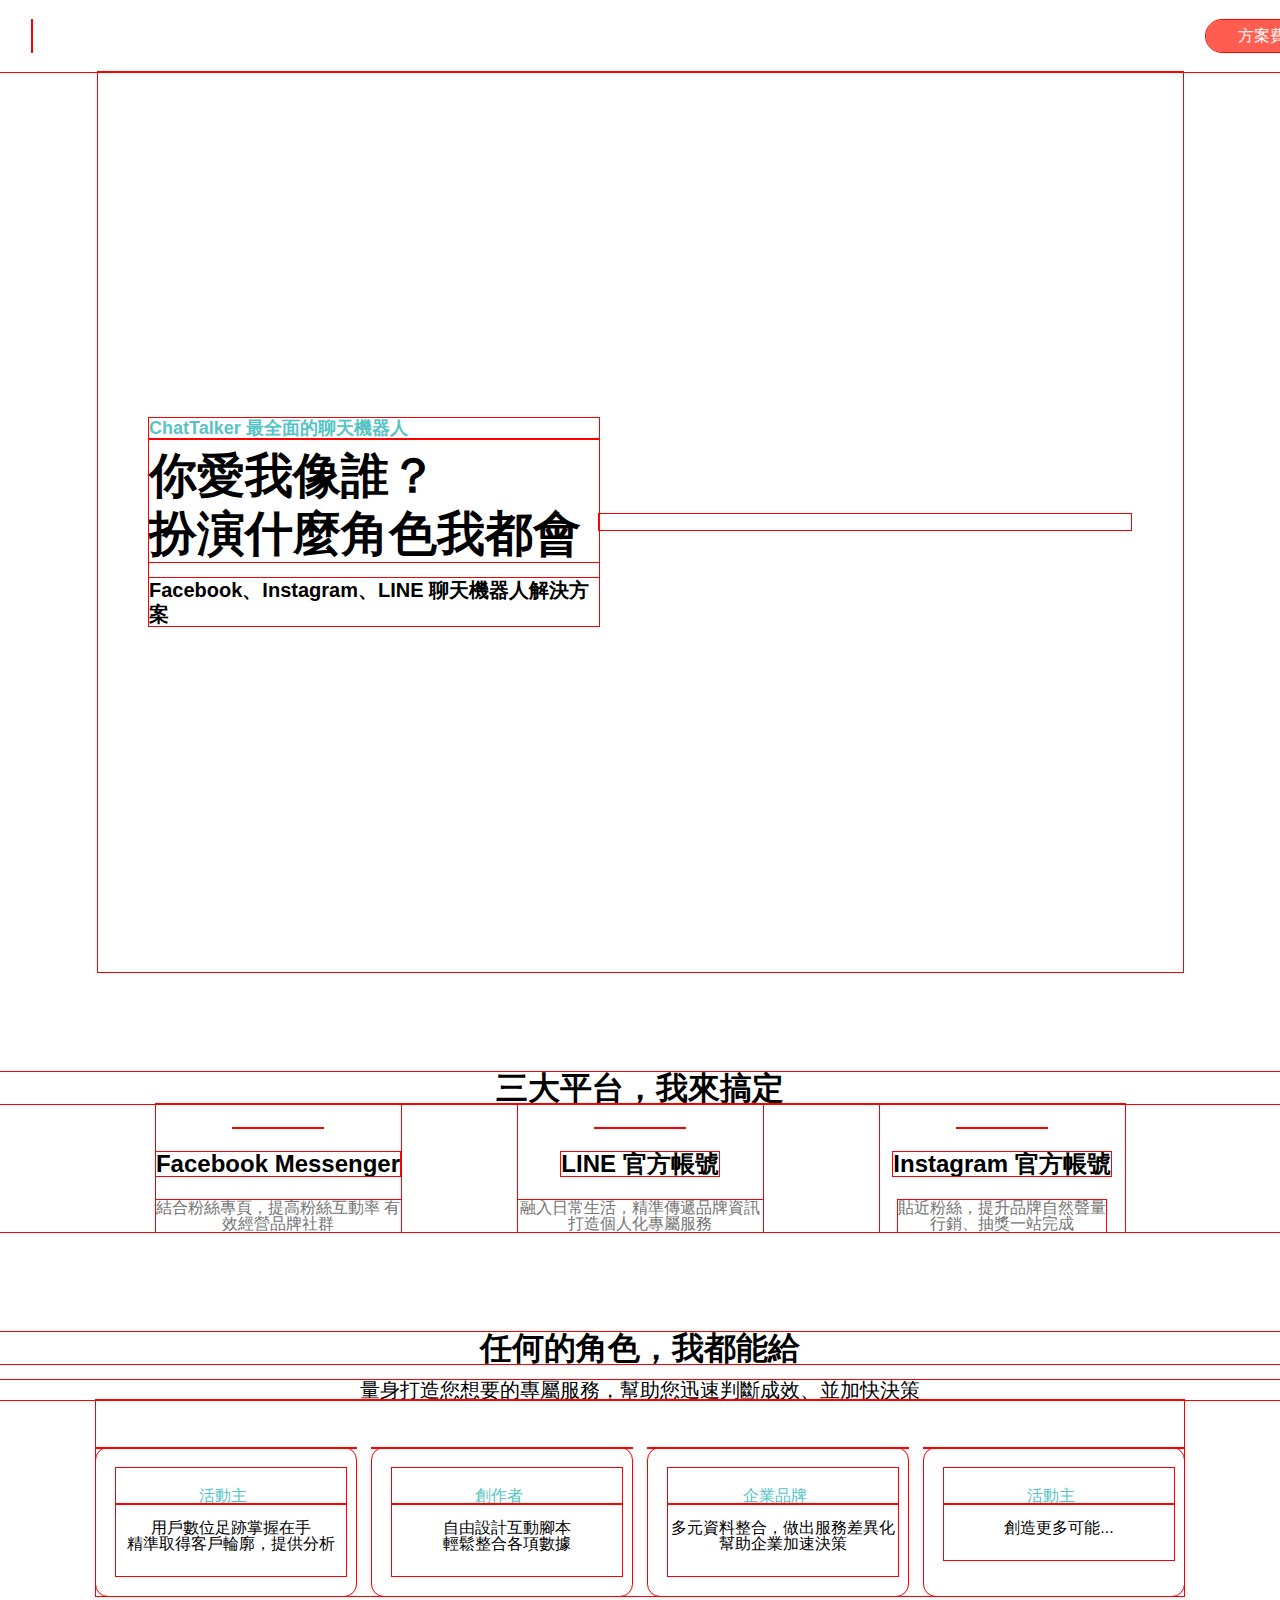
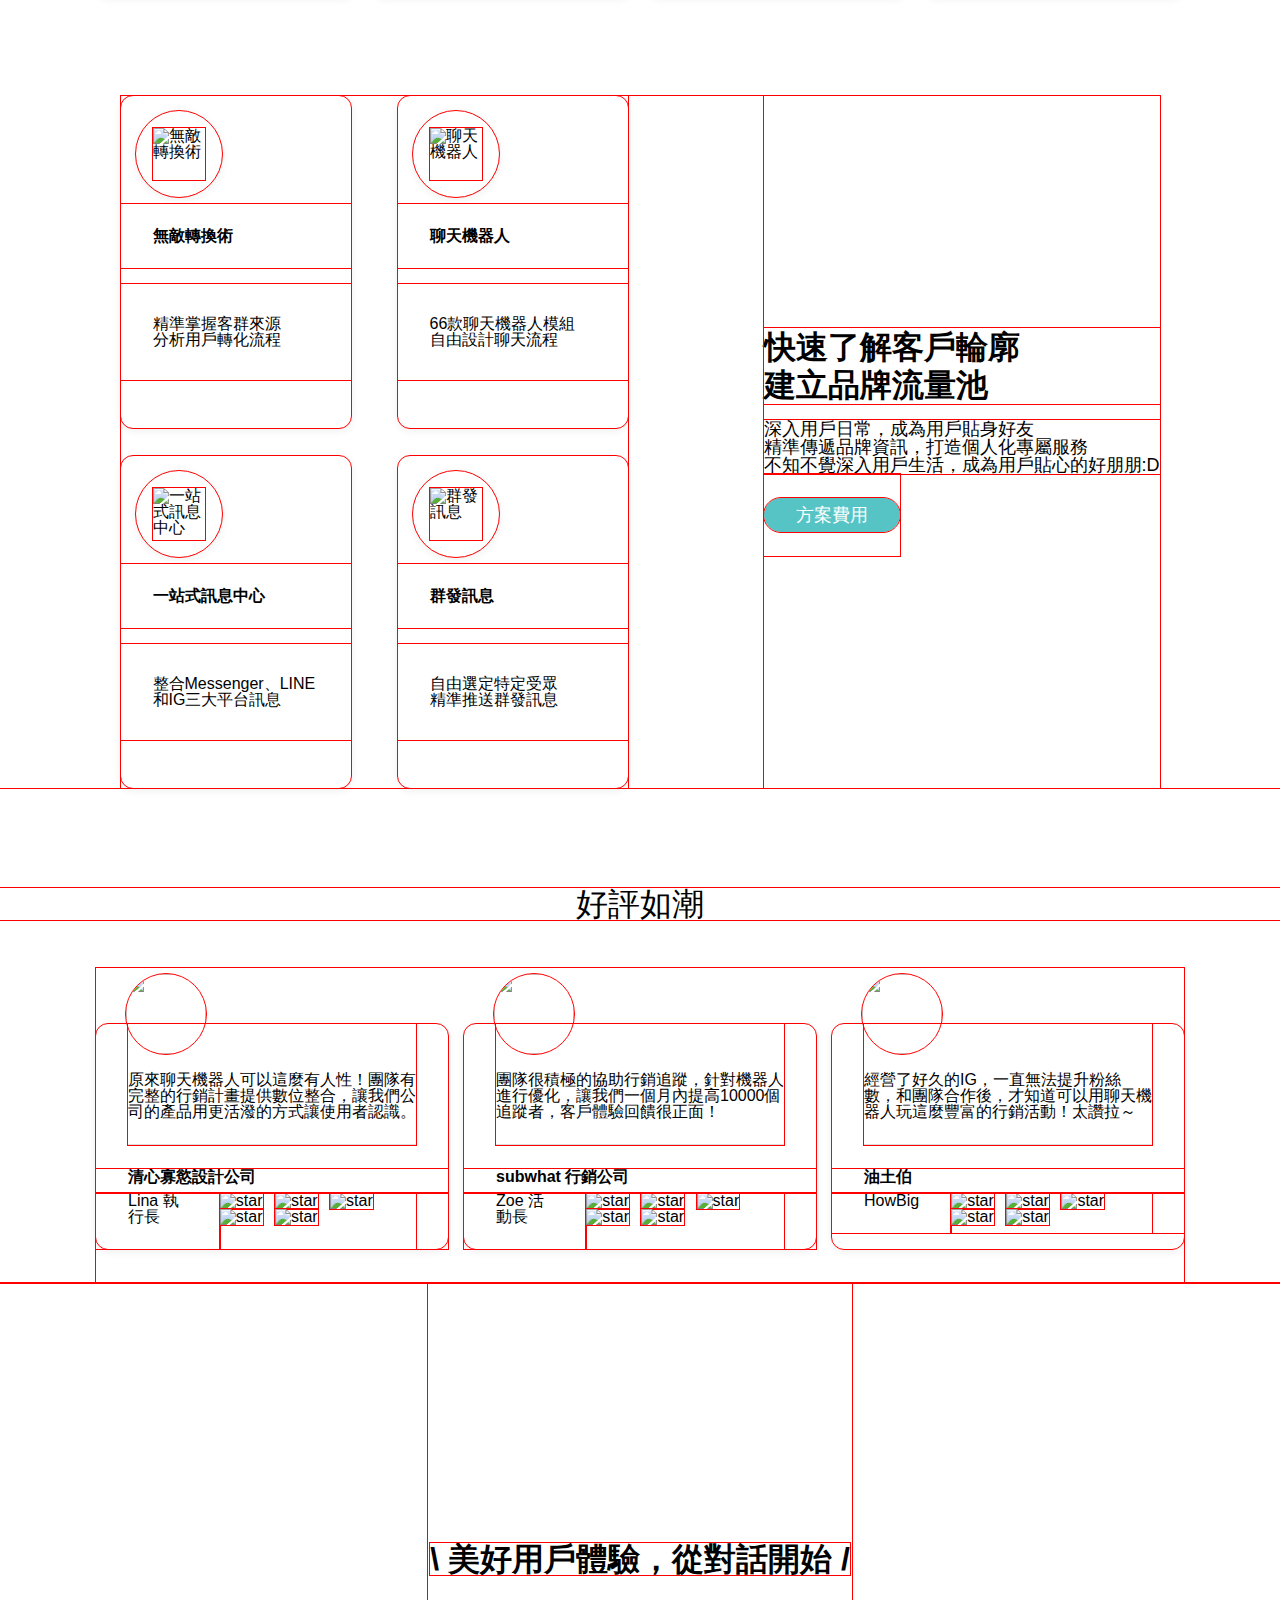
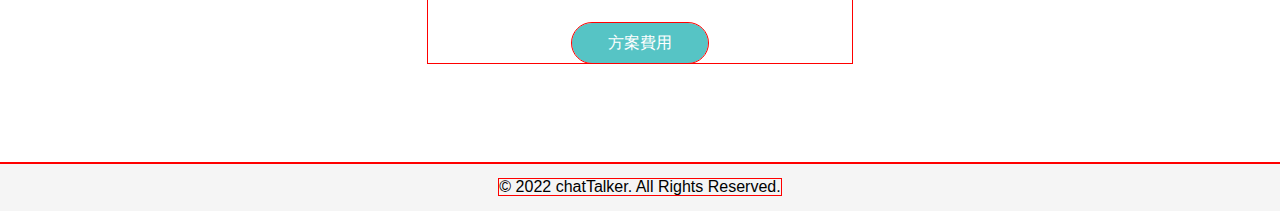
==== index.html @ 06b5e0d9 "lv1_v1.0" ====
<!DOCTYPE html>
<html lang="en">
<head>
    <meta charset="UTF-8">
    <meta http-equiv="X-UA-Compatible" content="IE=edge">
    <meta name="viewport" content="width=device-width, initial-scale=1.0">
    <title>切板二作業</title>
    <link rel="stylesheet" href="./SCSS/index.css">
</head>
<body>
    
    <div class="page1">
    <!-- 開頭 -->
<div class="header d-flex">
    <a href="#"><img src="https://github.com/hexschool/webLayoutTraining1st/blob/master/chatTalker_images/logo.png?raw=true" alt="">
</a>  <a  href="" class="a tac d-flex fs-sm">方案費用</a>
</div>

<!-- 你愛我像誰？ -->
<div class="banner d-flex">
    
<div class="banner-l d-flex ">
    <p class="color-bl fs-18 lh1-5 fw-bold">ChatTalker 最全面的聊天機器人</p>
    <h3 class="fs-lg-m lh1-5 fw-bold mb16 pad-top-8">你愛我像誰？<br> 扮演什麼角色我都會</h3>
    <p class="fs-20 lh1-5 fw-bold">Facebook、Instagram、LINE 聊天機器人解決方案</p>
</div>
<div class="banner-r">
    <img
        src="https://raw.githubusercontent.com/hexschool/webLayoutTraining1st/f70f00178a7f0baa31e9c01634303d8562cfe93a/chatTalker_images/home.svg"
        alt=""></div>
</div>



    <h1 class="textbg tac fs-lg fw-bold">三大平台，我來搞定</h1>
   
   
    <div class="item d-flex">

<!-- FB -->
 <div class="card tac d-flex">
    <img
        class="card-img d-flex mb24 mt24"
        src="https://raw.githubusercontent.com/hexschool/webLayoutTraining1st/f70f00178a7f0baa31e9c01634303d8562cfe93a/chatTalker_images/messenger.svg"
        alt="">
        <h2 class="fw-bold mb24 fs-md">Facebook Messenger</h2>
        <p class="color-gray fs-sm ">結合粉絲專頁，提高粉絲互動率 有效經營品牌社群</p>
    </div>
<!-- LINE -->
    <div class="card tac d-flex">
        <img
            class="card-img d-flex mb24 mt24"
            src="https://raw.githubusercontent.com/hexschool/webLayoutTraining1st/f70f00178a7f0baa31e9c01634303d8562cfe93a/chatTalker_images/line.svg"
            alt="">
            <h2 class="fw-bold mb24 fs-md">LINE 官方帳號</h2>
            <p class="color-gray fs-sm ">融入日常生活，精準傳遞品牌資訊 打造個人化專屬服務</p>
        </div>

<!-- Instagram -->
        <div class="card tac d-flex">
            <img
                class="card-img d-flex mb24 mt24"
                src="https://raw.githubusercontent.com/hexschool/webLayoutTraining1st/f70f00178a7f0baa31e9c01634303d8562cfe93a/chatTalker_images/instagram.svg"
                alt="">
                <h2 class="fw-bold mb24 fs-md">Instagram 官方帳號</h2>
                <p class="color-gray fs-sm ">貼近粉絲，提升品牌自然聲量
                    <br>行銷、抽獎一站完成</p>
            </div>

          
    </div>

</div>

<div class="page2">
    <h2 class="textbg tac fs-lg fw-bold">任何的角色，我都能給</h2>
    <br>
        <h3 class=" tac fs-20">量身打造您想要的專屬服務，幫助您迅速判斷成效、並加快決策</h3>

        <div class="listbox d-flex ">
            <!-- 第一個listbox-->
            <div class="listbox-sm d-flex fs-sm radius boxshadow-usual">
                <img
                    class="border-left-radi border-right-radi"
                    src="https://raw.githubusercontent.com/hexschool/webLayoutTraining1st/f70f00178a7f0baa31e9c01634303d8562cfe93a/chatTalker_images/ch01.svg"
                    alt="">
                    <div class="listtext d-flex tac  ">
                        <h4 class="color-bl">活動主</h4>
                        <p class="">用戶數位足跡掌握在手
                            <br>
                                精準取得客戶輪廓，提供分析</p>
                        </div>
                    </div>
                    <!-- 第二個listbox-->

                    <div class="listbox-sm d-flex fs-sm radius boxshadow-usual">
                        <img
                            class="border-left-radi border-right-radi"
                            src="https://raw.githubusercontent.com/hexschool/webLayoutTraining1st/f70f00178a7f0baa31e9c01634303d8562cfe93a/chatTalker_images/ch02.svg"
                            alt="">
                            <div class="listtext d-flex   ">
                                <h4 class="color-bl tac">創作者</h4>
                                <p class="tac">自由設計互動腳本
                                    <br>
                                        輕鬆整合各項數據</p>
                                </div>
                            </div>
                            <!-- 第三個listbox-->
                            <div class="listbox-sm d-flex fs-sm  radius boxshadow-usual">
                                <img
                                    class="border-left-radi border-right-radi"
                                    src="https://raw.githubusercontent.com/hexschool/webLayoutTraining1st/f70f00178a7f0baa31e9c01634303d8562cfe93a/chatTalker_images/ch01.svg"
                                    alt="">
                                    <div class="listtext d-flex tac  ">
                                        <h4 class="color-bl">企業品牌</h4>
                                        <p class="">多元資料整合，做出服務差異化
                                            <br>
                                                幫助企業加速決策</p>
                                        </div>
                                    </div>
                                    <!-- 第四個listbox-->
                                    <div class="listbox-sm d-flex fs-sm  radius boxshadow-usual">
                                        <img
                                            class="border-left-radi border-right-radi"
                                            src="https://raw.githubusercontent.com/hexschool/webLayoutTraining1st/f70f00178a7f0baa31e9c01634303d8562cfe93a/chatTalker_images/ch01.svg"
                                            alt="">
                                            <div class="listtext d-flex tac  ">
                                                <h4 class="color-bl ">活動主</h4>
                                                <p >創造更多可能...
                                                </p>
                                            </div>
                                        </div>
                                    </div>


    <div class="listrobot d-flex">
      <div class="listrobot-l d-flex">

   <!-- 機器人1 -->

    <div class="listrobot-l-item d-flex  radius mr47 mb28" >
         <div class="list-circle boxshadow"></div>
        <img
            src="https://raw.githubusercontent.com/hexschool/webLayoutTraining1st/f70f00178a7f0baa31e9c01634303d8562cfe93a/chatTalker_images/icon01.svg"
            alt="無敵轉換術">
            <h4 class="mt24 mb16 fw-bold">無敵轉換術</h4>
            <p>精準掌握客群來源
                <br>分析用戶轉化流程</p>
        </div>

   <!-- 機器人2 -->

        <div class="listrobot-l-item d-flex  radius mb28" >
        <div class="list-circle boxshadow"></div>
            <img
                src="https://raw.githubusercontent.com/hexschool/webLayoutTraining1st/f70f00178a7f0baa31e9c01634303d8562cfe93a/chatTalker_images/icon02.svg"
                alt="聊天機器人">
            
                <h4 class="mt24 mb16 fw-bold">聊天機器人</h4>
                <p>66款聊天機器人模組
                    <br> 自由設計聊天流程</p>
            </div>
   <!-- 機器人3 -->

            <div class="listrobot-l-item d-flex radius mr47" >
             <div class="list-circle boxshadow"></div>
                <img
                    src="https://raw.githubusercontent.com/hexschool/webLayoutTraining1st/f70f00178a7f0baa31e9c01634303d8562cfe93a/chatTalker_images/icon03.svg"
                    alt="一站式訊息中心">
                    <h4 class="mt24 mb16 fw-bold">一站式訊息中心</h4>
                    <p>整合Messenger、LINE和IG三大平台訊息
                       </p>
                </div>

   <!-- 機器人4 -->

                <div class="listrobot-l-item d-flex  radius ">
                    <div class="list-circle boxshadow"></div>
                     <img
                        src="https://raw.githubusercontent.com/hexschool/webLayoutTraining1st/f70f00178a7f0baa31e9c01634303d8562cfe93a/chatTalker_images/icon04.svg"
                        alt="群發訊息">
                        <h4 class=" mt24 mt24 mb16 fw-bold">群發訊息</h4>
                        <p>自由選定特定受眾 
                            <br>精準推送群發訊息</p>
                    </div>
                    
</div>

<!-- 機器人右邊 -->
<div class="listrobot-r d-flex">
    <h3 class="lh1-5 fw-bold fs-lg mb16">快速了解客戶輪廓
        <br>
            建立品牌流量池</h3>

        <p class="fs-18">深入用戶日常，成為用戶貼身好友
            <br>
                精準傳遞品牌資訊，打造個人化專屬服務
                <br>
                    不知不覺深入用戶生活，成為用戶貼心的好朋朋:D</p>
                    <div class="listrobotbtn">
                <a href="" class="tac d-flex fs-18 ">方案費用</a>
            </div></div>
   
    </div>
</div>
<div class="page3">
    <h3 class="fs-lg tac mb48">好評如潮</h3>
  
    


    <div class="mantalk d-flex">

        <!-- 評論1 -->
        <div class="mantalktext fs-sm radius  mr16 ">
            <img class="manimg imgwh80 circle" src="https://github.com/hexschool/webLayoutTraining1st/blob/master/chatTalker_images/user01.jpg?raw=true" alt="">
            <div class="text-md d-flex">
            <p  class="text-t">原來聊天機器人可以這麼有人性！團隊有完整的行銷計畫提供數位整合，讓我們公司的產品用更活潑的方式讓使用者認識。</p>
        </div>
        <h3 class="mt24 fw-bold">清心寡慾設計公司</h3>
        <div class="manstar d-flex"><h2>Lina 執行長</h2>
        <div class="star">
        <img class="mr8" src="https://raw.githubusercontent.com/hexschool/webLayoutTraining1st/f70f00178a7f0baa31e9c01634303d8562cfe93a/chatTalker_images/icon_star.svg" alt="star">
        <img class="mr8" src="https://raw.githubusercontent.com/hexschool/webLayoutTraining1st/f70f00178a7f0baa31e9c01634303d8562cfe93a/chatTalker_images/icon_star.svg" alt="star">
        <img class="mr8" src="https://raw.githubusercontent.com/hexschool/webLayoutTraining1st/f70f00178a7f0baa31e9c01634303d8562cfe93a/chatTalker_images/icon_star.svg" alt="star">
        <img class="mr8" src="https://raw.githubusercontent.com/hexschool/webLayoutTraining1st/f70f00178a7f0baa31e9c01634303d8562cfe93a/chatTalker_images/icon_star.svg" alt="star">
        <img class="mr8" src="https://raw.githubusercontent.com/hexschool/webLayoutTraining1st/f70f00178a7f0baa31e9c01634303d8562cfe93a/chatTalker_images/icon_star.svg" alt="star"></div>
        </div>
        </div>
        
        <!-- 評論2 -->
        <div class="mantalktext q1 fs-sm radius  mr16">
            <img class="manimg imgwh80 circle" src="https://github.com/hexschool/webLayoutTraining1st/blob/master/chatTalker_images/user02.jpg?raw=true" alt="">
        <div class="text-md d-flex">
            <p class="text-t">團隊很積極的協助行銷追蹤，針對機器人進行優化，讓我們一個月內提高10000個追蹤者，客戶體驗回饋很正面！</p>
        </div>
        <h3 class="mt24 fw-bold">subwhat 行銷公司</h3>
        <div class="manstar d-flex"><h2>Zoe 活動長</h2>
        <div class="star">
        <img class="mr8" src="https://raw.githubusercontent.com/hexschool/webLayoutTraining1st/f70f00178a7f0baa31e9c01634303d8562cfe93a/chatTalker_images/icon_star.svg" alt="star">
        <img class="mr8" src="https://raw.githubusercontent.com/hexschool/webLayoutTraining1st/f70f00178a7f0baa31e9c01634303d8562cfe93a/chatTalker_images/icon_star.svg" alt="star">
        <img class="mr8" src="https://raw.githubusercontent.com/hexschool/webLayoutTraining1st/f70f00178a7f0baa31e9c01634303d8562cfe93a/chatTalker_images/icon_star.svg" alt="star">
        <img class="mr8" src="https://raw.githubusercontent.com/hexschool/webLayoutTraining1st/f70f00178a7f0baa31e9c01634303d8562cfe93a/chatTalker_images/icon_star.svg" alt="star">
        <img class="mr8" src="https://raw.githubusercontent.com/hexschool/webLayoutTraining1st/f70f00178a7f0baa31e9c01634303d8562cfe93a/chatTalker_images/icon_star.svg" alt="star"></div>
        </div>
        </div>
        
        
        <!-- 評論3 -->
        <div class="mantalktext q1 fs-sm radius ">
            <img class="manimg imgwh80 circle" src="https://github.com/hexschool/webLayoutTraining1st/blob/master/chatTalker_images/user03.jpg?raw=true" alt="">
            <div class="text-md d-flex">
            <p  class="text-t">經營了好久的IG，一直無法提升粉絲數，和團隊合作後，才知道可以用聊天機器人玩這麼豐富的行銷活動！太讚拉～</p>
        </div>
        <h3 class="mt24 fw-bold">油土伯</h3>
        <div class="manstar d-flex"><h2>HowBig</h2>
        <div class="star">
        <img class="mr8" src="https://raw.githubusercontent.com/hexschool/webLayoutTraining1st/f70f00178a7f0baa31e9c01634303d8562cfe93a/chatTalker_images/icon_star.svg" alt="star">
        <img class="mr8" src="https://raw.githubusercontent.com/hexschool/webLayoutTraining1st/f70f00178a7f0baa31e9c01634303d8562cfe93a/chatTalker_images/icon_star.svg" alt="star">
        <img class="mr8" src="https://raw.githubusercontent.com/hexschool/webLayoutTraining1st/f70f00178a7f0baa31e9c01634303d8562cfe93a/chatTalker_images/icon_star.svg" alt="star">
        <img class="mr8" src="https://raw.githubusercontent.com/hexschool/webLayoutTraining1st/f70f00178a7f0baa31e9c01634303d8562cfe93a/chatTalker_images/icon_star.svg" alt="star">
        <img class="mr8"src="https://raw.githubusercontent.com/hexschool/webLayoutTraining1st/f70f00178a7f0baa31e9c01634303d8562cfe93a/chatTalker_images/icon_star.svg" alt="star"></div>
        </div>
        </div>
        
        
        </div>

    </div>

<!-- 方案費用 -->

<div class="price d-flex ">
    <div class="price-btn d-flex ">
        <p class="tac  fs-lg fw-bold">\ 美好用戶體驗，從對話開始 /</p>
        <a href="#" class="tac d-flex fs-sm">方案費用</a>
        
    </div>
</div>
<!-- 結尾 -->
<div class="footer d-flex fs-sm">


    <p>© 2022 chatTalker. All Rights Reserved.</p>
</div>
</body>
</html>
---- SCSS/index.css ----
/* http://meyerweb.com/eric/tools/css/reset/ 
   v2.0 | 20110126
   License: none (public domain)
*/
html, body, div, span, applet, object, iframe,
h1, h2, h3, h4, h5, h6, p, blockquote, pre,
a, abbr, acronym, address, big, cite, code,
del, dfn, em, img, ins, kbd, q, s, samp,
small, strike, strong, sub, sup, tt, var,
b, u, i, center,
dl, dt, dd, ol, ul, li,
fieldset, form, label, legend,
table, caption, tbody, tfoot, thead, tr, th, td,
article, aside, canvas, details, embed,
figure, figcaption, footer, header, hgroup,
menu, nav, output, ruby, section, summary,
time, mark, audio, video {
  margin: 0;
  padding: 0;
  border: 0;
  font-size: 100%;
  font: inherit;
  vertical-align: baseline;
}

/* HTML5 display-role reset for older browsers */
article, aside, details, figcaption, figure,
footer, header, hgroup, menu, nav, section {
  display: block;
}

body {
  line-height: 1;
}

ol, ul {
  list-style: none;
}

blockquote, q {
  quotes: none;
}

blockquote:before, blockquote:after,
q:before, q:after {
  content: '';
  content: none;
}

table {
  border-collapse: collapse;
  border-spacing: 0;
}

sub {
  vertical-align: sub;
}

.fs-sm {
  font-size: 16px;
}

.fs-18 {
  font-size: 18px;
}

.fs-20 {
  font-size: 20px;
}

.fs-md {
  font-size: 24px;
}

.fs-lg {
  font-size: 32px;
}

.fs-lg-m {
  font-size: 48px;
}

.fw-bold {
  font-weight: bold;
}

.color-bl {
  color: #56C4C5;
}

.tac {
  text-align: center;
}

.d-flex {
  display: -webkit-box;
  display: -ms-flexbox;
  display: flex;
}

.mb50 {
  margin-bottom: 50px;
}

.mb24 {
  margin-bottom: 24px;
}

.mb48 {
  margin-bottom: 48px;
}

.mb16 {
  margin-bottom: 16px;
}

.mt24 {
  margin-top: 24px;
}

.mr47 {
  margin-right: 47px;
}

.mr8 {
  margin-right: 8px;
}

.mb28 {
  margin-bottom: 28px;
}

.mr16 {
  margin-right: 16px;
}

.m-lr24 {
  margin: 24px 0;
}

.color-gray {
  color: #747474;
}

.pad-lr24 {
  padding: 0 24px;
}

.pad-20 {
  padding: 20px;
}

.pad-top-8 {
  padding-top: 8px;
}

.pad-16 {
  padding: 16px;
}

.pad-24 {
  padding: 24px;
}

.pad-32 {
  padding: 32px;
}

.pad-10 {
  padding: 10px;
}

.lh1-5 {
  line-height: 1.2;
}

.radius {
  border-radius: 12px;
}

.boxshadow {
  -webkit-box-shadow: 2px 3px 2px #a8a8a8;
          box-shadow: 2px 3px 2px #a8a8a8;
}

.boxshadow-usual {
  -webkit-box-shadow: 0px 2px 10px #00000014;
          box-shadow: 0px 2px 10px #00000014;
}

.border-left-radi {
  border-top-left-radius: 12px;
}

.border-right-radi {
  border-top-right-radius: 12px;
}

.imgwh80 {
  width: 80px;
  height: 80px;
}

.circle {
  border-radius: 50px;
}

.page1 {
  background-image: url(https://raw.githubusercontent.com/hexschool/webLayoutTraining1st/f70f00178a7f0baa31e9c01634303d8562cfe93a/chatTalker_images/bg_home_sm.svg), url(https://raw.githubusercontent.com/hexschool/webLayoutTraining1st/f70f00178a7f0baa31e9c01634303d8562cfe93a/chatTalker_images/ball01.svg);
  background-position: 50% 400px,-20% 65%;
  background-size: 334px,135px;
  background-repeat: no-repeat;
}

@media (min-width: 576px) {
  .page1 {
    background: url(https://raw.githubusercontent.com/hexschool/webLayoutTraining1st/f70f00178a7f0baa31e9c01634303d8562cfe93a/chatTalker_images/bg_home.svg), url(https://raw.githubusercontent.com/hexschool/webLayoutTraining1st/f70f00178a7f0baa31e9c01634303d8562cfe93a/chatTalker_images/ball01.svg);
    background-repeat: no-repeat;
    background-position: right top,-20% 70%;
    background-size: 816px,360px;
    position: relative;
  }
}

.page2 {
  background: url(https://raw.githubusercontent.com/hexschool/webLayoutTraining1st/f70f00178a7f0baa31e9c01634303d8562cfe93a/chatTalker_images/ball02.svg);
  background-repeat: no-repeat;
  background-position: 110% 35%;
  background-size: 360px;
}

@media (max-width: 768px) {
  .page2 {
    background: url(https://raw.githubusercontent.com/hexschool/webLayoutTraining1st/f70f00178a7f0baa31e9c01634303d8562cfe93a/chatTalker_images/ball02.svg);
    background-repeat: no-repeat;
    background-position: 110% 55%;
    background-size: 135px;
  }
  .page2 h2 {
    font-size: 28px;
  }
  .page2 h3 {
    font-size: 18px;
    padding: 0 20px;
  }
}

.page3 {
  background: url(https://raw.githubusercontent.com/hexschool/webLayoutTraining1st/f70f00178a7f0baa31e9c01634303d8562cfe93a/chatTalker_images/ball03.svg);
  background-repeat: no-repeat;
  background-position: 10% 15%;
  background-size: 150px;
}

html {
  font-family: 'Wendy One', sans-serif;
}

*,
::after,
::before {
  -webkit-box-sizing: border-box;
          box-sizing: border-box;
}

* {
  outline: 0.5px solid red;
}

.header {
  width: 1366px;
  margin: 0 auto;
  -webkit-box-pack: justify;
      -ms-flex-pack: justify;
          justify-content: space-between;
  padding: 20px 32px;
}

.header img {
  width: 50%;
}

.header .a {
  -webkit-box-pack: center;
      -ms-flex-pack: center;
          justify-content: center;
  -webkit-box-align: center;
      -ms-flex-align: center;
          align-items: center;
  background: #FF5D50;
  color: white;
  padding: 8px 32px;
  border-radius: 22px;
  text-decoration: none;
}

@media (max-width: 768px) {
  .header {
    border-bottom: 2px solid #FFD153;
    width: 100%;
  }
  .header img {
    width: 160px;
  }
}

.banner {
  margin: 0 auto;
  width: 1085px;
  -webkit-box-pack: center;
      -ms-flex-pack: center;
          justify-content: center;
  -webkit-box-align: center;
      -ms-flex-align: center;
          align-items: center;
  height: 100vh;
}

@media (max-width: 768px) {
  .banner {
    width: 50%;
    -webkit-box-orient: vertical;
    -webkit-box-direction: normal;
        -ms-flex-direction: column;
            flex-direction: column;
    padding-top: 32px 20px 0 20px;
    margin-bottom: 32px;
  }
  .banner .banner-l {
    padding-top: 20px;
  }
  .banner .banner-l h3 {
    font-size: 32px;
    font-weight: 1000;
  }
  .banner .banner-r {
    width: 80vw;
    height: 80vh;
  }
}

.banner-l {
  -webkit-box-orient: vertical;
  -webkit-box-direction: normal;
      -ms-flex-direction: column;
          flex-direction: column;
  width: 450px;
}

.banner-r {
  width: 532px;
}

.textbg {
  display: block;
  margin-top: 100px;
}

.card-img {
  width: 90px;
}

.item {
  width: 969px;
  margin: 0 auto;
  -webkit-box-pack: justify;
      -ms-flex-pack: justify;
          justify-content: space-between;
}

@media (max-width: 768px) {
  .item {
    -ms-flex-wrap: wrap;
        flex-wrap: wrap;
    width: 100%;
    -webkit-box-pack: center;
        -ms-flex-pack: center;
            justify-content: center;
    -webkit-box-align: center;
        -ms-flex-align: center;
            align-items: center;
    padding-left: 74px;
  }
  .item h2 {
    font-size: 18px;
  }
}

.item .card {
  width: 245px;
  -webkit-box-orient: vertical;
  -webkit-box-direction: normal;
      -ms-flex-direction: column;
          flex-direction: column;
  -webkit-box-pack: center;
      -ms-flex-pack: center;
          justify-content: center;
  -webkit-box-align: center;
      -ms-flex-align: center;
          align-items: center;
}

.listbox {
  max-width: 1088px;
  margin: 0 auto;
}

@media (max-width: 768px) {
  .listbox {
    -ms-flex-wrap: wrap;
        flex-wrap: wrap;
    -webkit-box-pack: center;
        -ms-flex-pack: center;
            justify-content: center;
    -webkit-box-align: center;
        -ms-flex-align: center;
            align-items: center;
  }
}

.listbox-sm {
  margin-right: 16px;
  margin-top: 48px;
  width: 260px;
  -webkit-box-orient: vertical;
  -webkit-box-direction: normal;
      -ms-flex-direction: column;
          flex-direction: column;
  background: white;
}

.listbox-sm .listtext {
  width: 230px;
  -webkit-box-orient: vertical;
  -webkit-box-direction: normal;
      -ms-flex-direction: column;
          flex-direction: column;
  margin: 20px;
  -webkit-box-pack: center;
      -ms-flex-pack: center;
          justify-content: center;
  -ms-flex-line-pack: center;
      align-content: center;
}

.listbox-sm .listtext h4 {
  padding: 20px 16px 0 0;
}

.listbox-sm .listtext p {
  padding: 16px 0 24px;
}

.listrobot {
  width: 1039px;
  margin: 100px auto;
}

.listrobot .listrobot-l {
  -ms-flex-wrap: wrap;
      flex-wrap: wrap;
  width: 507px;
}

@media (max-width: 756px) {
  .listrobot {
    -ms-flex-wrap: wrap;
        flex-wrap: wrap;
    width: 335px;
    -webkit-box-pack: center;
        -ms-flex-pack: center;
            justify-content: center;
    display: -webkit-box;
    display: -ms-flexbox;
    display: flex;
    -webkit-box-orient: vertical;
    -webkit-box-direction: reverse;
        -ms-flex-direction: column-reverse;
            flex-direction: column-reverse;
  }
  .listrobot .listrobot-l {
    width: 335px;
    -webkit-box-align: center;
        -ms-flex-align: center;
            align-items: center;
    margin: 0 53px;
  }
}

.listrobot-l-item {
  -webkit-box-orient: vertical;
  -webkit-box-direction: normal;
      -ms-flex-direction: column;
          flex-direction: column;
  -webkit-box-pack: center;
      -ms-flex-pack: center;
          justify-content: center;
  width: 230px;
  position: relative;
  -webkit-box-shadow: 0 2px 10px #00000014;
          box-shadow: 0 2px 10px #00000014;
}

.listrobot-l-item img {
  width: 52px;
  height: 52px;
  margin-top: 32px;
  margin-left: 32px;
}

.listrobot-l-item p {
  margin-bottom: 48px;
  padding: 32px;
}

.listrobot-l-item h4 {
  padding: 24px 32px;
}

.listrobot-l-item .list-circle {
  width: 86px;
  height: 86px;
  border-radius: 50px;
  position: absolute;
  top: 15px;
  left: 15px;
  background-size: 86px;
  z-index: -1;
  -webkit-box-shadow: 0 2px 10px #00000014;
          box-shadow: 0 2px 10px #00000014;
}

@media (max-width: 756px) {
  .listrobot-l-item {
    margin: 24px 15px;
  }
}

.listrobot-r {
  -webkit-box-pack: center;
      -ms-flex-pack: center;
          justify-content: center;
  -ms-flex-line-pack: center;
      align-content: center;
  -webkit-box-orient: vertical;
  -webkit-box-direction: normal;
      -ms-flex-direction: column;
          flex-direction: column;
  margin-left: 136px;
}

.listrobot-r a {
  -webkit-box-pack: center;
      -ms-flex-pack: center;
          justify-content: center;
  -webkit-box-align: center;
      -ms-flex-align: center;
          align-items: center;
  background: #56C4C5;
  color: white;
  padding: 8px 32px;
  border-radius: 22px;
  text-decoration: none;
}

.listrobot-r .listrobotbtn {
  width: 136px;
  padding: 24px 0;
}

@media (max-width: 756px) {
  .listrobot-r {
    width: 335px;
    -webkit-box-pack: center;
        -ms-flex-pack: center;
            justify-content: center;
    -webkit-box-align: center;
        -ms-flex-align: center;
            align-items: center;
    padding: 10px;
    margin-left: 0;
  }
  .listrobot-r h3 {
    font-size: 28px;
  }
  .listrobot-r p {
    font-size: 16px;
    text-align: center;
  }
}

.mantalk {
  width: 1088px;
  margin: 0 auto;
}

@media (max-width: 756px) {
  .mantalk {
    -ms-flex-wrap: wrap;
        flex-wrap: wrap;
    width: 100%;
    -webkit-box-pack: center;
        -ms-flex-pack: center;
            justify-content: center;
  }
  .mantalk .q1 {
    display: none;
  }
}

.mantalktext {
  width: 352px;
  position: relative;
  margin-top: 56px;
  margin-bottom: 34px;
  -webkit-box-shadow: 0 2px 10px #00000014;
          box-shadow: 0 2px 10px #00000014;
  background: white;
}

.mantalktext .manimg {
  position: absolute;
  z-index: 1;
  left: 30px;
  top: -50px;
}

.mantalktext .text-md {
  width: 288px;
  -webkit-box-pack: center;
      -ms-flex-pack: center;
          justify-content: center;
  -webkit-box-align: center;
      -ms-flex-align: center;
          align-items: center;
  margin: 0 auto;
}

.mantalktext .text-t {
  border-bottom: 1px solid #DDDDDD;
}

.mantalktext .manstar {
  -webkit-box-pack: justify;
      -ms-flex-pack: justify;
          justify-content: space-between;
}

.mantalktext .manstar img {
  width: 16px;
  height: 16px;
}

.mantalktext p {
  padding: 48px 0 24px;
}

.mantalktext h3 {
  padding: 0 32px 8px;
}

.mantalktext h2 {
  padding: 0 32px 24px;
}

.mantalktext .star {
  margin-right: 32px;
}

.price {
  background: url("https://raw.githubusercontent.com/hexschool/webLayoutTraining1st/f70f00178a7f0baa31e9c01634303d8562cfe93a/chatTalker_images/home_footer.svg");
  margin: 0 auto;
  width: 100%;
  background-size: 100%;
  background-repeat: no-repeat;
  -webkit-box-pack: center;
      -ms-flex-pack: center;
          justify-content: center;
  -ms-flex-line-pack: center;
      align-content: center;
  -webkit-box-orient: vertical;
  -webkit-box-direction: normal;
      -ms-flex-direction: column;
          flex-direction: column;
  z-index: -1;
}

@media (max-width: 768px) {
  .price {
    background: url("https://raw.githubusercontent.com/hexschool/webLayoutTraining1st/f70f00178a7f0baa31e9c01634303d8562cfe93a/chatTalker_images/footer_sm.svg");
    background-repeat: no-repeat;
    background-size: 100%;
    z-index: -1;
    padding-top: 100px;
  }
  .price p {
    font-size: 24px;
  }
}

.price .price-btn {
  width: 424px;
  margin: 0 auto;
  -webkit-box-orient: vertical;
  -webkit-box-direction: normal;
      -ms-flex-direction: column;
          flex-direction: column;
  -webkit-box-pack: center;
      -ms-flex-pack: center;
          justify-content: center;
  -webkit-box-align: center;
      -ms-flex-align: center;
          align-items: center;
  padding-top: 260px;
  margin-bottom: 100px;
}

.price .price-btn a {
  -webkit-box-pack: center;
      -ms-flex-pack: center;
          justify-content: center;
  -webkit-box-align: center;
      -ms-flex-align: center;
          align-items: center;
  background: #56C4C5;
  color: white;
  padding: 12px 32px;
  border-radius: 22px;
  text-decoration: none;
  width: 136px;
  margin-top: 48px;
}

.price .price-btn a:hover {
  background: #4aabad;
}

@media (max-width: 768px) {
  .price .price-btn {
    padding-bottom: 60px;
  }
}

.footer {
  background: #F5F5F5;
  -webkit-box-pack: center;
      -ms-flex-pack: center;
          justify-content: center;
  -webkit-box-align: center;
      -ms-flex-align: center;
          align-items: center;
  padding: 16px 0;
}
/*# sourceMappingURL=index.css.map */
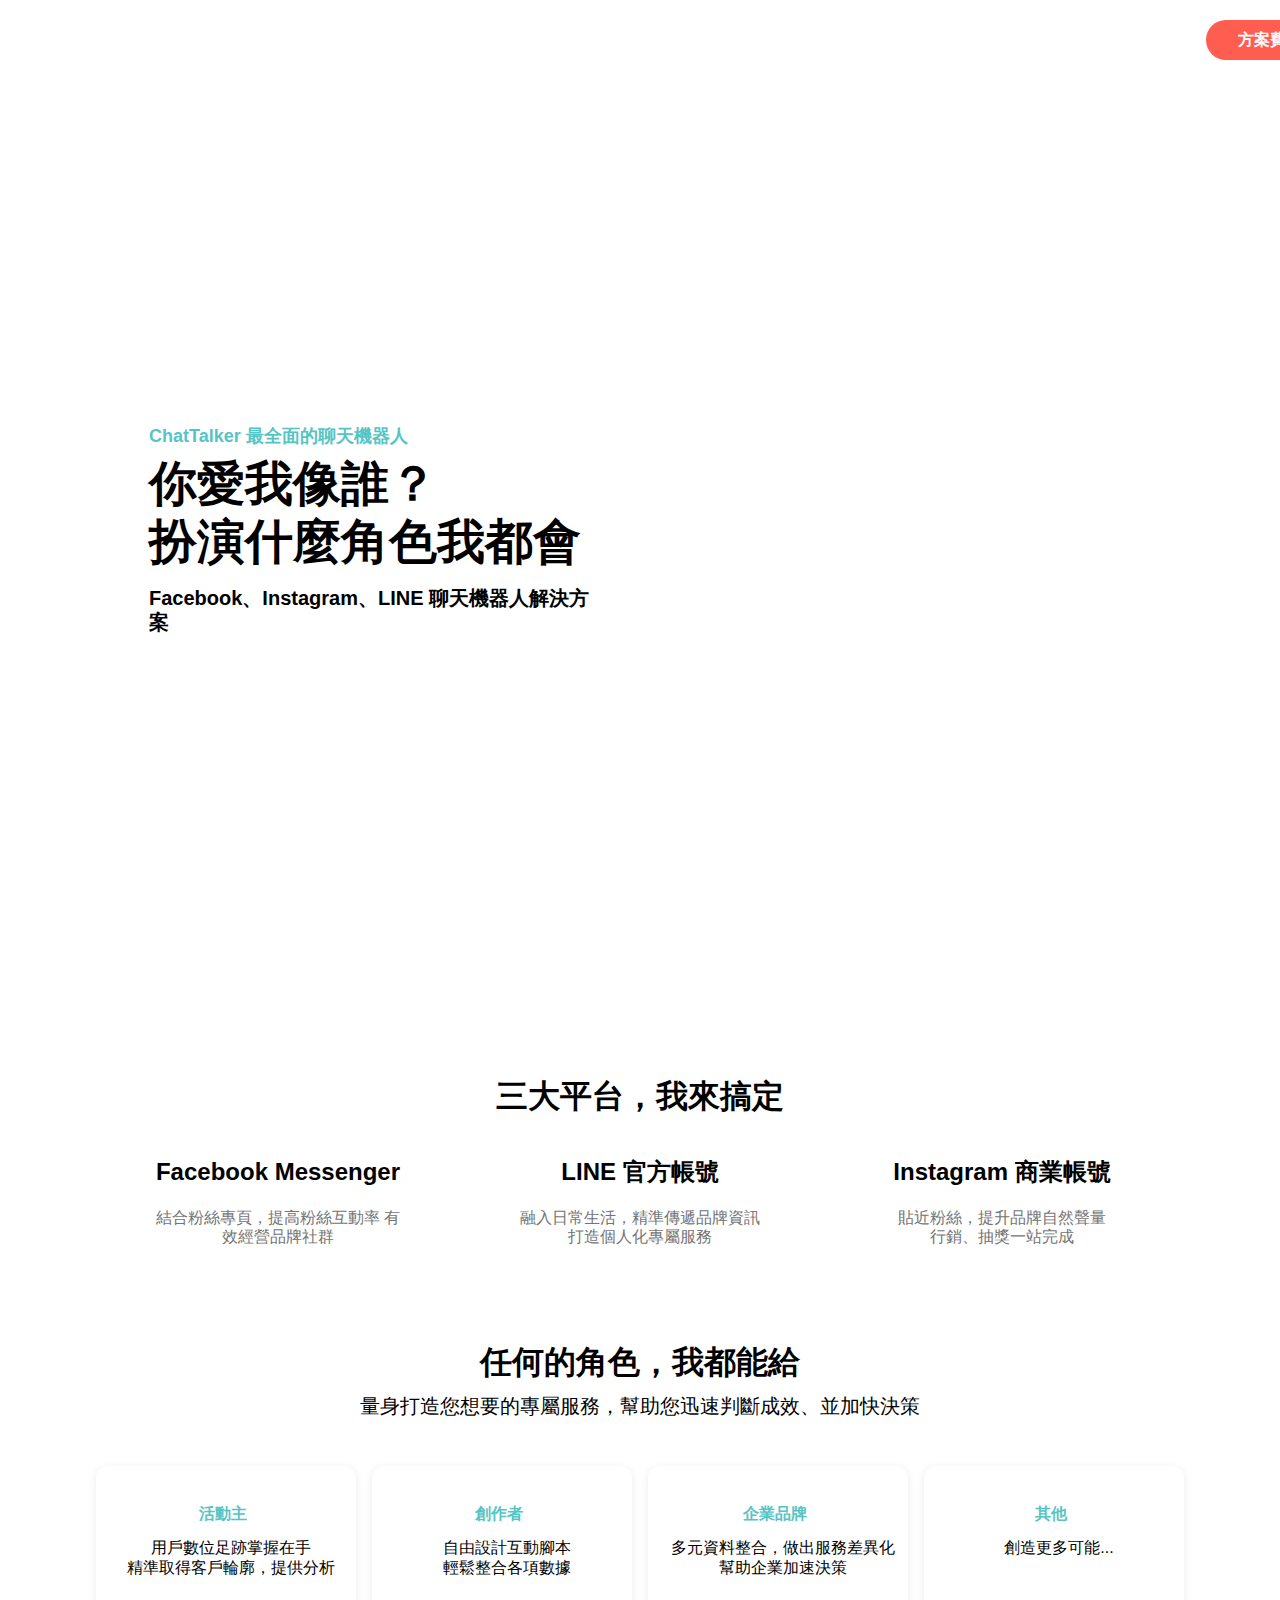
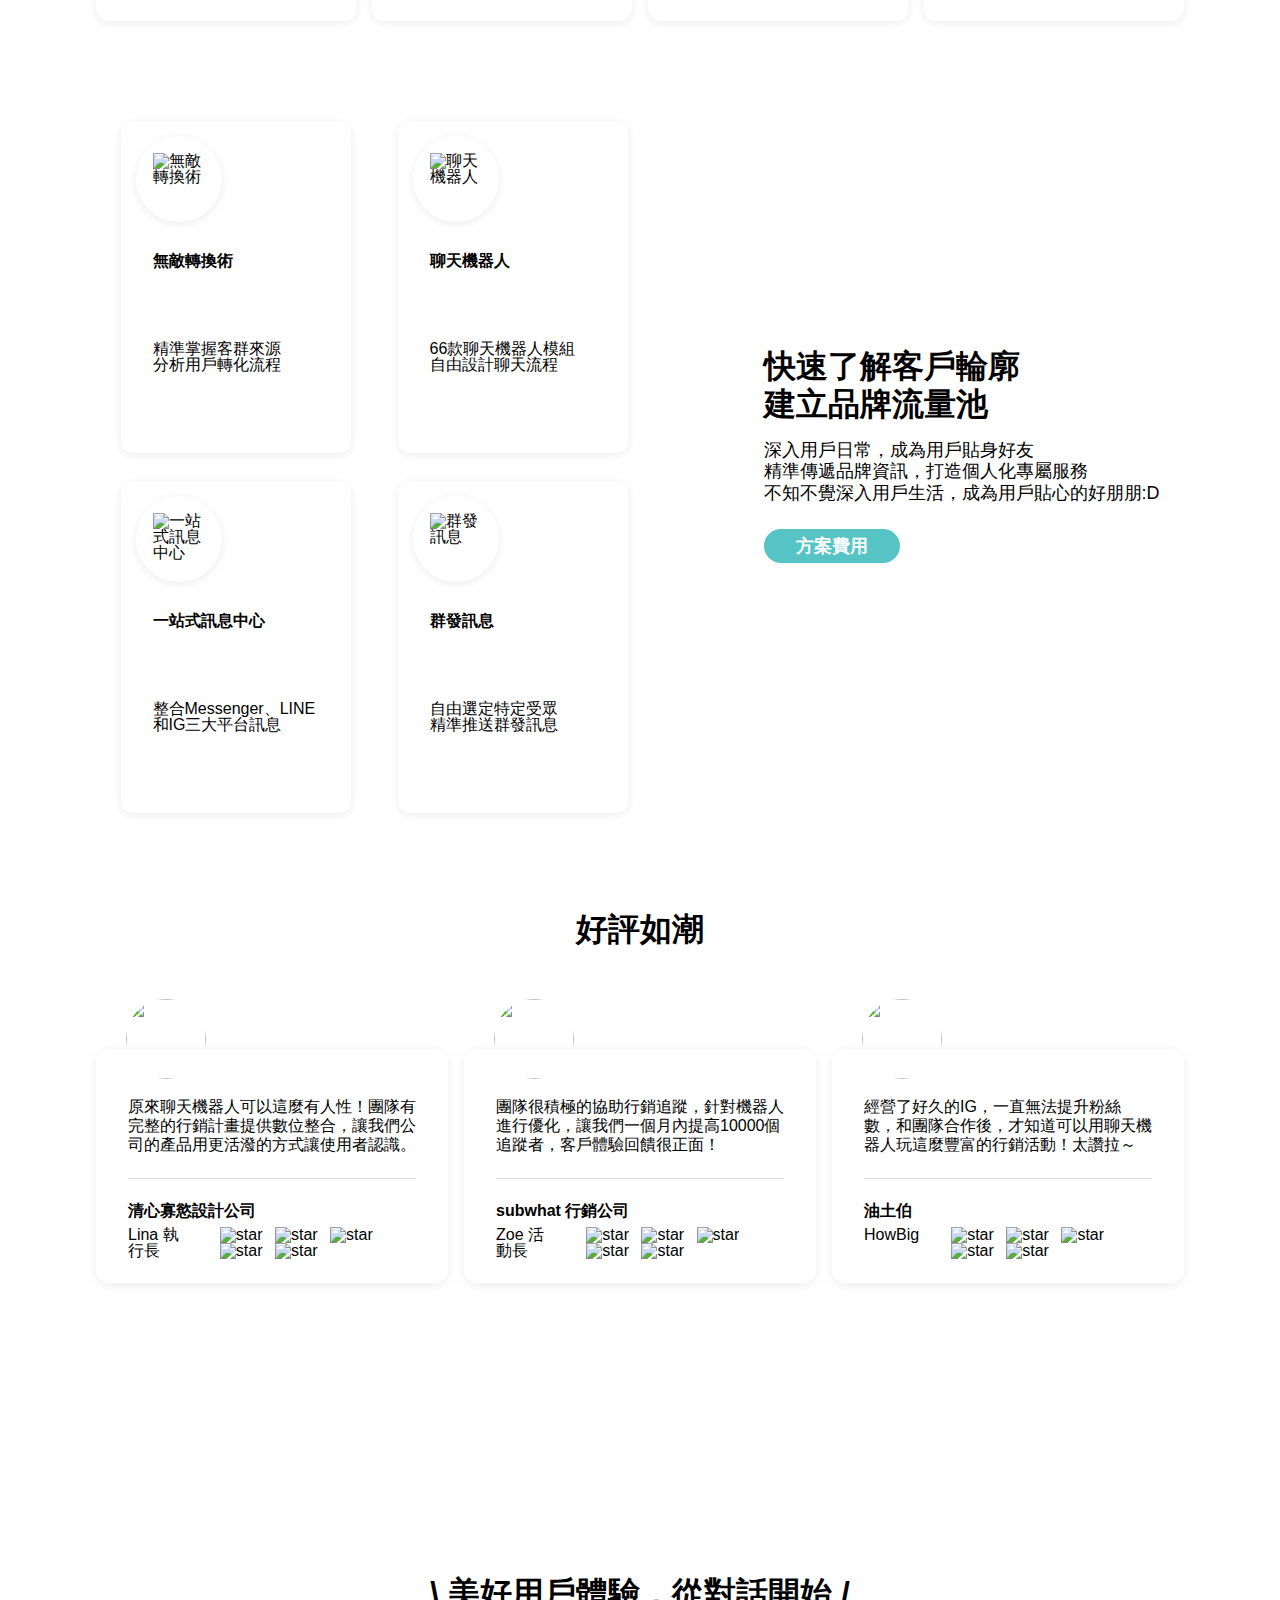
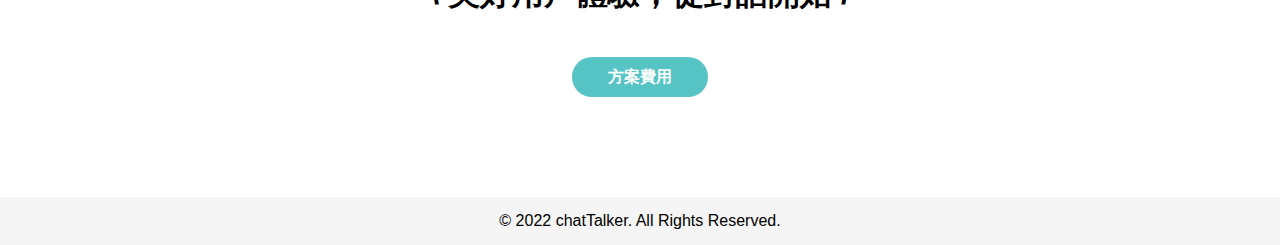
==== commit 5d695757: "lv1_v2.0" ====
--- a/index.html
+++ b/index.html
@@ -4,7 +4,7 @@
     <meta charset="UTF-8">
     <meta http-equiv="X-UA-Compatible" content="IE=edge">
     <meta name="viewport" content="width=device-width, initial-scale=1.0">
-    <title>切板二作業</title>
+    <title>ChatTalker</title>
     <link rel="stylesheet" href="./SCSS/index.css">
 </head>
 <body>
@@ -13,7 +13,7 @@
     <!-- 開頭 -->
 <div class="header d-flex">
     <a href="#"><img src="https://github.com/hexschool/webLayoutTraining1st/blob/master/chatTalker_images/logo.png?raw=true" alt="">
-</a>  <a  href="" class="a tac d-flex fs-sm">方案費用</a>
+</a>  <a  href="./second.html" class="a tac d-flex fs-sm fw-bold">方案費用</a>
 </div>
 
 <!-- 你愛我像誰？ -->
@@ -22,7 +22,7 @@
 <div class="banner-l d-flex ">
     <p class="color-bl fs-18 lh1-5 fw-bold">ChatTalker 最全面的聊天機器人</p>
     <h3 class="fs-lg-m lh1-5 fw-bold mb16 pad-top-8">你愛我像誰？<br> 扮演什麼角色我都會</h3>
-    <p class="fs-20 lh1-5 fw-bold">Facebook、Instagram、LINE 聊天機器人解決方案</p>
+    <p class="p2 fs-20 lh1-5 fw-bold">Facebook、Instagram、LINE 聊天機器人解決方案</p>
 </div>
 <div class="banner-r">
     <img
@@ -44,7 +44,7 @@
         src="https://raw.githubusercontent.com/hexschool/webLayoutTraining1st/f70f00178a7f0baa31e9c01634303d8562cfe93a/chatTalker_images/messenger.svg"
         alt="">
         <h2 class="fw-bold mb24 fs-md">Facebook Messenger</h2>
-        <p class="color-gray fs-sm ">結合粉絲專頁，提高粉絲互動率 有效經營品牌社群</p>
+        <p class="color-gray fs-sm lh1-5">結合粉絲專頁，提高粉絲互動率 有效經營品牌社群</p>
     </div>
 <!-- LINE -->
     <div class="card tac d-flex">
@@ -53,7 +53,7 @@
             src="https://raw.githubusercontent.com/hexschool/webLayoutTraining1st/f70f00178a7f0baa31e9c01634303d8562cfe93a/chatTalker_images/line.svg"
             alt="">
             <h2 class="fw-bold mb24 fs-md">LINE 官方帳號</h2>
-            <p class="color-gray fs-sm ">融入日常生活，精準傳遞品牌資訊 打造個人化專屬服務</p>
+            <p class="color-gray fs-sm lh1-5">融入日常生活，精準傳遞品牌資訊 打造個人化專屬服務</p>
         </div>
 
 <!-- Instagram -->
@@ -62,8 +62,8 @@
                 class="card-img d-flex mb24 mt24"
                 src="https://raw.githubusercontent.com/hexschool/webLayoutTraining1st/f70f00178a7f0baa31e9c01634303d8562cfe93a/chatTalker_images/instagram.svg"
                 alt="">
-                <h2 class="fw-bold mb24 fs-md">Instagram 官方帳號</h2>
-                <p class="color-gray fs-sm ">貼近粉絲，提升品牌自然聲量
+                <h2 class="fw-bold mb24 fs-md">Instagram 商業帳號</h2>
+                <p class="color-gray fs-sm lh1-5">貼近粉絲，提升品牌自然聲量
                     <br>行銷、抽獎一站完成</p>
             </div>
 
@@ -73,9 +73,9 @@
 </div>
 
 <div class="page2">
-    <h2 class="textbg tac fs-lg fw-bold">任何的角色，我都能給</h2>
+    <h2 class="textbg textbg2 tac fs-lg fw-bold">任何的角色，我都能給</h2>
     <br>
-        <h3 class=" tac fs-20">量身打造您想要的專屬服務，幫助您迅速判斷成效、並加快決策</h3>
+        <h3 class=" tac fs-20 lh1-5">量身打造您想要的專屬服務，幫助您迅速判斷成效、並加快決策</h3>
 
         <div class="listbox d-flex ">
             <!-- 第一個listbox-->
@@ -85,8 +85,8 @@
                     src="https://raw.githubusercontent.com/hexschool/webLayoutTraining1st/f70f00178a7f0baa31e9c01634303d8562cfe93a/chatTalker_images/ch01.svg"
                     alt="">
                     <div class="listtext d-flex tac  ">
-                        <h4 class="color-bl">活動主</h4>
-                        <p class="">用戶數位足跡掌握在手
+                        <h4 class="color-bl fw-bold">活動主</h4>
+                        <p class="lh1-5">用戶數位足跡掌握在手
                             <br>
                                 精準取得客戶輪廓，提供分析</p>
                         </div>
@@ -99,8 +99,8 @@
                             src="https://raw.githubusercontent.com/hexschool/webLayoutTraining1st/f70f00178a7f0baa31e9c01634303d8562cfe93a/chatTalker_images/ch02.svg"
                             alt="">
                             <div class="listtext d-flex   ">
-                                <h4 class="color-bl tac">創作者</h4>
-                                <p class="tac">自由設計互動腳本
+                                <h4 class="color-bl tac fw-bold">創作者</h4>
+                                <p class="tac lh1-5">自由設計互動腳本
                                     <br>
                                         輕鬆整合各項數據</p>
                                 </div>
@@ -109,11 +109,11 @@
                             <div class="listbox-sm d-flex fs-sm  radius boxshadow-usual">
                                 <img
                                     class="border-left-radi border-right-radi"
-                                    src="https://raw.githubusercontent.com/hexschool/webLayoutTraining1st/f70f00178a7f0baa31e9c01634303d8562cfe93a/chatTalker_images/ch01.svg"
+                                    src="https://raw.githubusercontent.com/hexschool/webLayoutTraining1st/f70f00178a7f0baa31e9c01634303d8562cfe93a/chatTalker_images/ch03.svg"
                                     alt="">
                                     <div class="listtext d-flex tac  ">
-                                        <h4 class="color-bl">企業品牌</h4>
-                                        <p class="">多元資料整合，做出服務差異化
+                                        <h4 class="color-bl fw-bold">企業品牌</h4>
+                                        <p class="lh1-5">多元資料整合，做出服務差異化
                                             <br>
                                                 幫助企業加速決策</p>
                                         </div>
@@ -122,11 +122,11 @@
                                     <div class="listbox-sm d-flex fs-sm  radius boxshadow-usual">
                                         <img
                                             class="border-left-radi border-right-radi"
-                                            src="https://raw.githubusercontent.com/hexschool/webLayoutTraining1st/f70f00178a7f0baa31e9c01634303d8562cfe93a/chatTalker_images/ch01.svg"
+                                            src="https://raw.githubusercontent.com/hexschool/webLayoutTraining1st/f70f00178a7f0baa31e9c01634303d8562cfe93a/chatTalker_images/ch04.svg"
                                             alt="">
                                             <div class="listtext d-flex tac  ">
-                                                <h4 class="color-bl ">活動主</h4>
-                                                <p >創造更多可能...
+                                                <h4 class="color-bl fw-bold">其他</h4>
+                                                <p class="lh1-5">創造更多可能...
                                                 </p>
                                             </div>
                                         </div>
@@ -192,19 +192,19 @@
         <br>
             建立品牌流量池</h3>
 
-        <p class="fs-18">深入用戶日常，成為用戶貼身好友
+        <p class="fs-18 lh1-5">深入用戶日常，成為用戶貼身好友
             <br>
                 精準傳遞品牌資訊，打造個人化專屬服務
                 <br>
                     不知不覺深入用戶生活，成為用戶貼心的好朋朋:D</p>
                     <div class="listrobotbtn">
-                <a href="" class="tac d-flex fs-18 ">方案費用</a>
+                <a href="./second.html" class="tac d-flex fs-18 fw-bold">方案費用</a>
             </div></div>
    
     </div>
 </div>
 <div class="page3">
-    <h3 class="fs-lg tac mb48">好評如潮</h3>
+    <h3 class="fs-lg tac mb48 fw-bold">好評如潮</h3>
   
     
 
@@ -215,7 +215,7 @@
         <div class="mantalktext fs-sm radius  mr16 ">
             <img class="manimg imgwh80 circle" src="https://github.com/hexschool/webLayoutTraining1st/blob/master/chatTalker_images/user01.jpg?raw=true" alt="">
             <div class="text-md d-flex">
-            <p  class="text-t">原來聊天機器人可以這麼有人性！團隊有完整的行銷計畫提供數位整合，讓我們公司的產品用更活潑的方式讓使用者認識。</p>
+            <p  class="text-t lh1-5">原來聊天機器人可以這麼有人性！團隊有完整的行銷計畫提供數位整合，讓我們公司的產品用更活潑的方式讓使用者認識。</p>
         </div>
         <h3 class="mt24 fw-bold">清心寡慾設計公司</h3>
         <div class="manstar d-flex"><h2>Lina 執行長</h2>
@@ -232,7 +232,7 @@
         <div class="mantalktext q1 fs-sm radius  mr16">
             <img class="manimg imgwh80 circle" src="https://github.com/hexschool/webLayoutTraining1st/blob/master/chatTalker_images/user02.jpg?raw=true" alt="">
         <div class="text-md d-flex">
-            <p class="text-t">團隊很積極的協助行銷追蹤，針對機器人進行優化，讓我們一個月內提高10000個追蹤者，客戶體驗回饋很正面！</p>
+            <p class="text-t lh1-5">團隊很積極的協助行銷追蹤，針對機器人進行優化，讓我們一個月內提高10000個追蹤者，客戶體驗回饋很正面！</p>
         </div>
         <h3 class="mt24 fw-bold">subwhat 行銷公司</h3>
         <div class="manstar d-flex"><h2>Zoe 活動長</h2>
@@ -250,7 +250,7 @@
         <div class="mantalktext q1 fs-sm radius ">
             <img class="manimg imgwh80 circle" src="https://github.com/hexschool/webLayoutTraining1st/blob/master/chatTalker_images/user03.jpg?raw=true" alt="">
             <div class="text-md d-flex">
-            <p  class="text-t">經營了好久的IG，一直無法提升粉絲數，和團隊合作後，才知道可以用聊天機器人玩這麼豐富的行銷活動！太讚拉～</p>
+            <p  class="text-t lh1-5">經營了好久的IG，一直無法提升粉絲數，和團隊合作後，才知道可以用聊天機器人玩這麼豐富的行銷活動！太讚拉～</p>
         </div>
         <h3 class="mt24 fw-bold">油土伯</h3>
         <div class="manstar d-flex"><h2>HowBig</h2>
@@ -273,7 +273,7 @@
 <div class="price d-flex ">
     <div class="price-btn d-flex ">
         <p class="tac  fs-lg fw-bold">\ 美好用戶體驗，從對話開始 /</p>
-        <a href="#" class="tac d-flex fs-sm">方案費用</a>
+        <a href="./second.html" class="tac d-flex fs-sm fw-bold">方案費用</a>
         
     </div>
 </div>
--- a/SCSS/index.css
+++ b/SCSS/index.css
@@ -207,7 +207,7 @@
 
 .page1 {
   background-image: url(https://raw.githubusercontent.com/hexschool/webLayoutTraining1st/f70f00178a7f0baa31e9c01634303d8562cfe93a/chatTalker_images/bg_home_sm.svg), url(https://raw.githubusercontent.com/hexschool/webLayoutTraining1st/f70f00178a7f0baa31e9c01634303d8562cfe93a/chatTalker_images/ball01.svg);
-  background-position: 50% 400px,-20% 65%;
+  background-position: 50% 400px,-25% 65%;
   background-size: 334px,135px;
   background-repeat: no-repeat;
 }
@@ -233,15 +233,26 @@
   .page2 {
     background: url(https://raw.githubusercontent.com/hexschool/webLayoutTraining1st/f70f00178a7f0baa31e9c01634303d8562cfe93a/chatTalker_images/ball02.svg);
     background-repeat: no-repeat;
-    background-position: 110% 55%;
+    background-position: 110% 50%;
     background-size: 135px;
   }
   .page2 h2 {
     font-size: 28px;
   }
   .page2 h3 {
+    width: 334px;
+    -webkit-box-pack: center;
+        -ms-flex-pack: center;
+            justify-content: center;
+    display: -webkit-box;
+    display: -ms-flexbox;
+    display: flex;
+    -webkit-box-align: center;
+        -ms-flex-align: center;
+            align-items: center;
+    margin-left: 80px;
     font-size: 18px;
-    padding: 0 20px;
+    margin-bottom: 8px;
   }
 }
 
@@ -261,10 +272,6 @@
 ::before {
   -webkit-box-sizing: border-box;
           box-sizing: border-box;
-}
-
-* {
-  outline: 0.5px solid red;
 }
 
 .header {
@@ -289,18 +296,31 @@
           align-items: center;
   background: #FF5D50;
   color: white;
-  padding: 8px 32px;
+  padding: 12px 32px;
   border-radius: 22px;
   text-decoration: none;
 }
 
 @media (max-width: 768px) {
   .header {
-    border-bottom: 2px solid #FFD153;
+    border-bottom: 3px solid #FFD153;
     width: 100%;
   }
   .header img {
     width: 160px;
+  }
+  .header .a {
+    -webkit-box-pack: center;
+        -ms-flex-pack: center;
+            justify-content: center;
+    -webkit-box-align: center;
+        -ms-flex-align: center;
+            align-items: center;
+    background: #FF5D50;
+    color: white;
+    padding: 12px 24px;
+    border-radius: 22px;
+    text-decoration: none;
   }
 }
 
@@ -347,6 +367,13 @@
   width: 450px;
 }
 
+@media (max-width: 768px) {
+  .banner-l .p2 {
+    width: 440px;
+    margin: 0;
+  }
+}
+
 .banner-r {
   width: 532px;
 }
@@ -356,8 +383,16 @@
   margin-top: 100px;
 }
 
-.card-img {
-  width: 90px;
+@media (max-width: 768px) {
+  .textbg {
+    margin-top: 0px;
+  }
+}
+
+@media (max-width: 768px) {
+  .textbg2 {
+    margin-top: 60px;
+  }
 }
 
 .item {
@@ -379,10 +414,19 @@
     -webkit-box-align: center;
         -ms-flex-align: center;
             align-items: center;
-    padding-left: 74px;
   }
   .item h2 {
     font-size: 18px;
+  }
+}
+
+.item .card-img {
+  width: 90px;
+}
+
+@media (max-width: 768px) {
+  .item .card-img {
+    width: 60px;
   }
 }
 
@@ -429,6 +473,14 @@
   background: white;
 }
 
+@media (max-width: 768px) {
+  .listbox-sm {
+    margin: 0 auto;
+    margin-top: 24px;
+    width: 335px;
+  }
+}
+
 .listbox-sm .listtext {
   width: 230px;
   -webkit-box-orient: vertical;
@@ -449,6 +501,12 @@
 
 .listbox-sm .listtext p {
   padding: 16px 0 24px;
+}
+
+@media (max-width: 768px) {
+  .listbox-sm .listtext {
+    margin: 0 auto;
+  }
 }
 
 .listrobot {
@@ -477,6 +535,7 @@
     -webkit-box-direction: reverse;
         -ms-flex-direction: column-reverse;
             flex-direction: column-reverse;
+    margin: 60px auto;
   }
   .listrobot .listrobot-l {
     width: 335px;
@@ -532,7 +591,7 @@
 
 @media (max-width: 756px) {
   .listrobot-l-item {
-    margin: 24px 15px;
+    margin: 24px 15px 0 15px;
   }
 }
 
@@ -581,11 +640,27 @@
     margin-left: 0;
   }
   .listrobot-r h3 {
+    margin: 0 auto;
     font-size: 28px;
+    margin-bottom: 16px;
+    text-align: center;
   }
   .listrobot-r p {
     font-size: 16px;
     text-align: center;
+  }
+  .listrobot-r a {
+    -webkit-box-pack: center;
+        -ms-flex-pack: center;
+            justify-content: center;
+    -webkit-box-align: center;
+        -ms-flex-align: center;
+            align-items: center;
+    background: #56C4C5;
+    color: white;
+    padding: 12px 32px;
+    border-radius: 27px;
+    text-decoration: none;
   }
 }
 
@@ -713,6 +788,13 @@
           align-items: center;
   padding-top: 260px;
   margin-bottom: 100px;
+}
+
+@media (max-width: 768px) {
+  .price .price-btn {
+    width: 335px;
+    margin-bottom: 60px;
+  }
 }
 
 .price .price-btn a {
@@ -736,8 +818,9 @@
 }
 
 @media (max-width: 768px) {
-  .price .price-btn {
-    padding-bottom: 60px;
+  .price .price-btn a {
+    margin-top: 24px;
+    font-size: 18px;
   }
 }
 
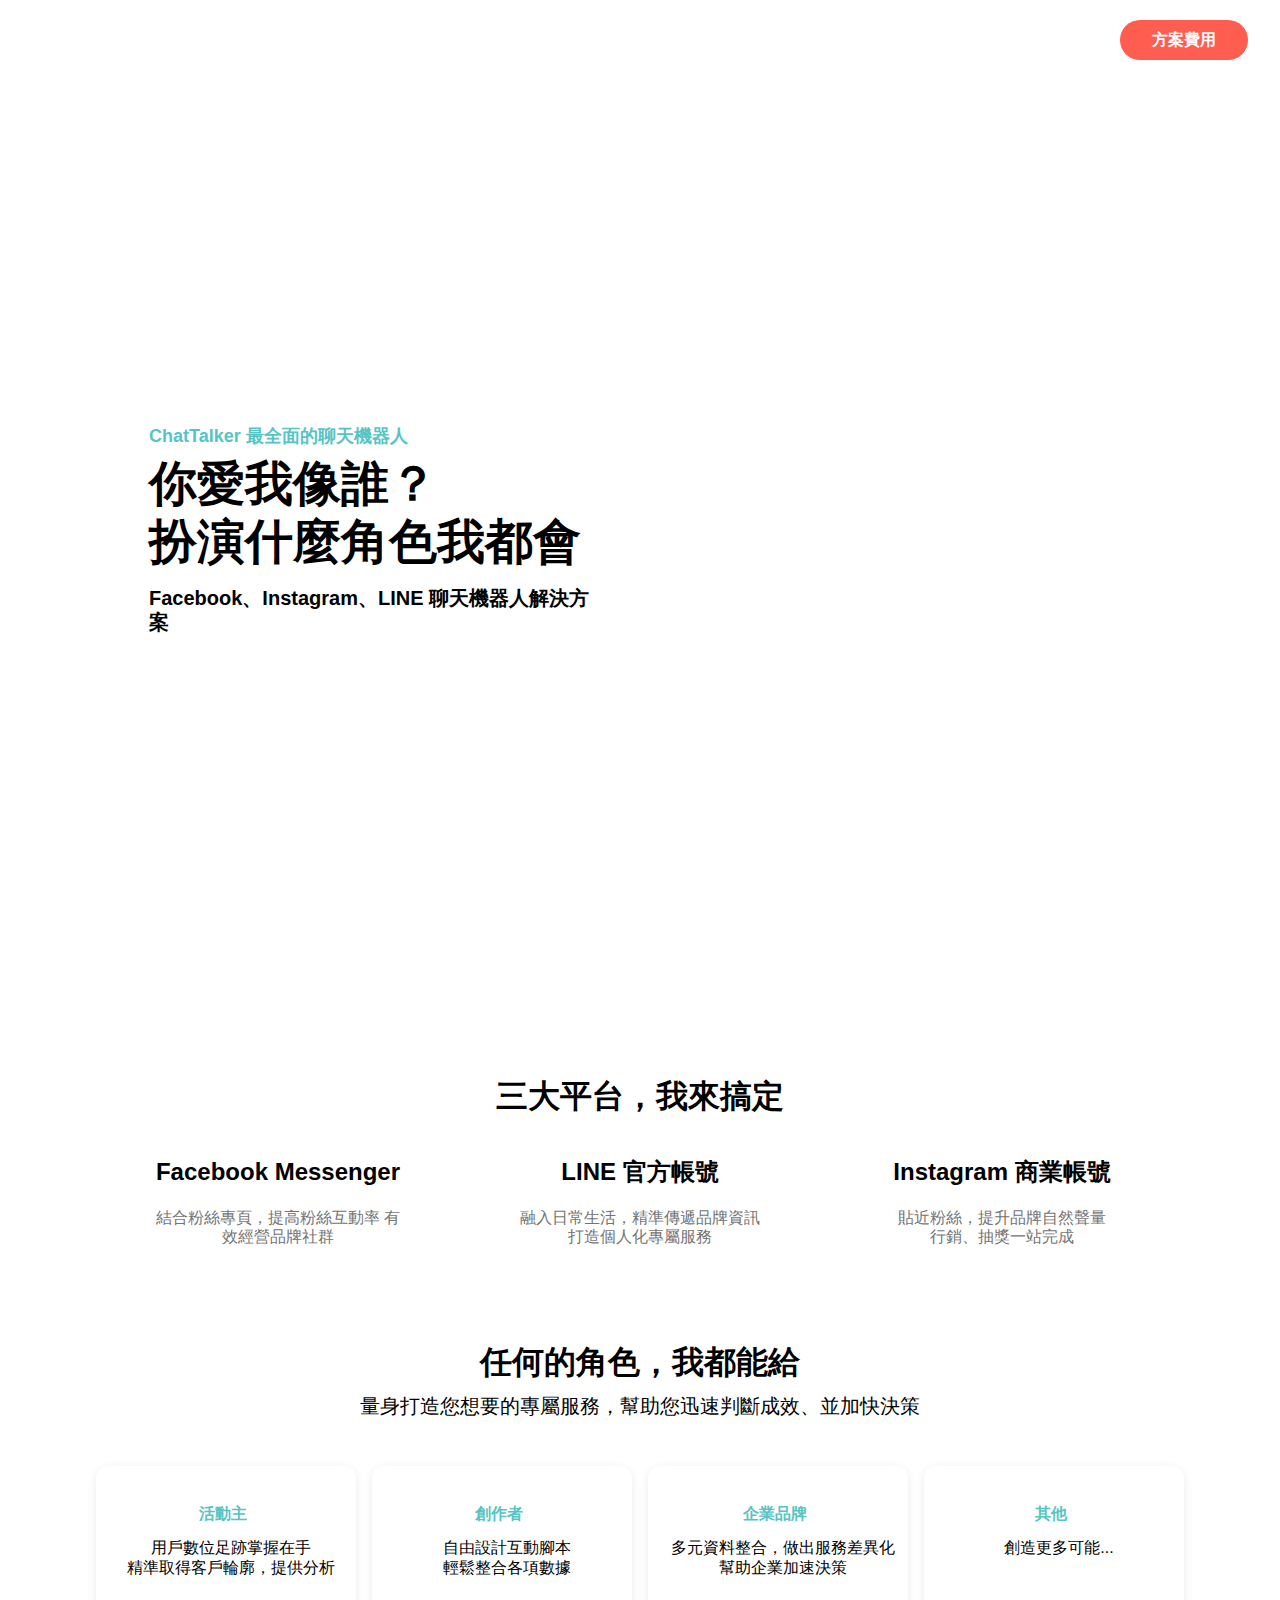
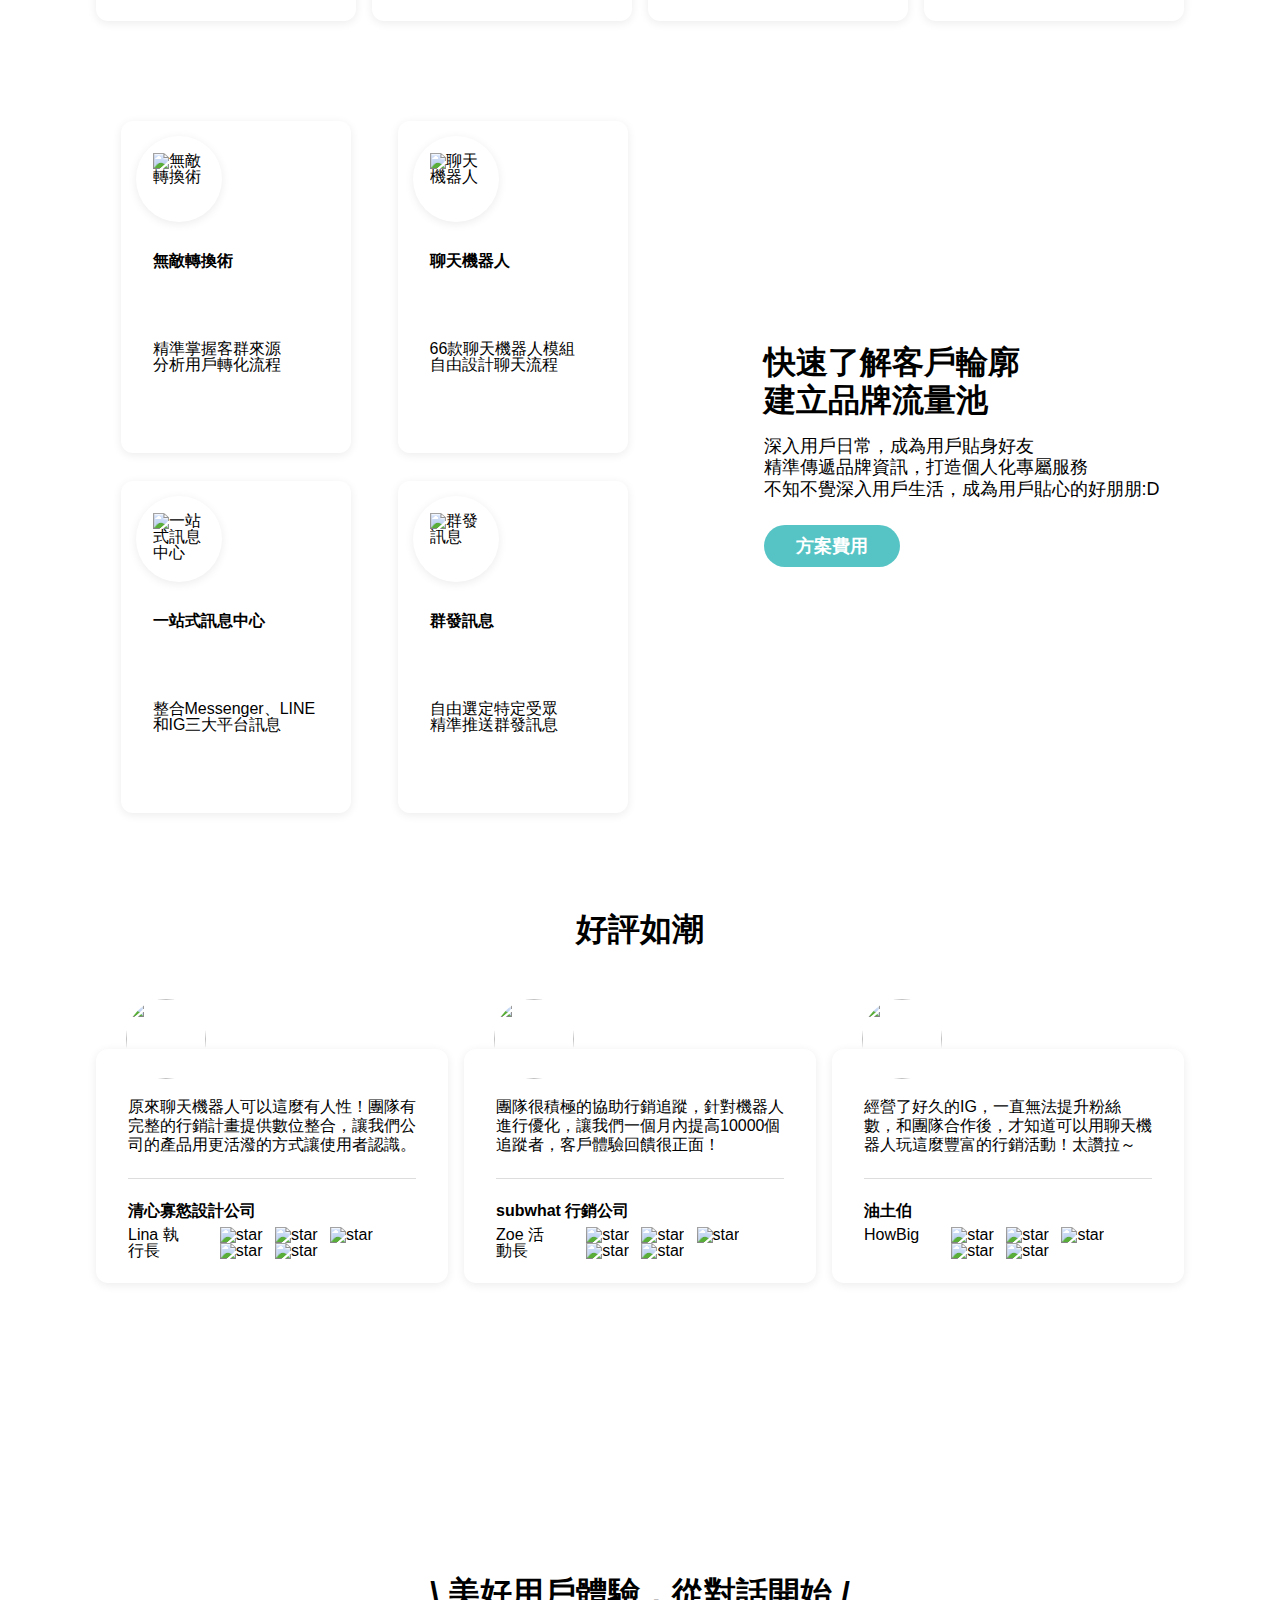
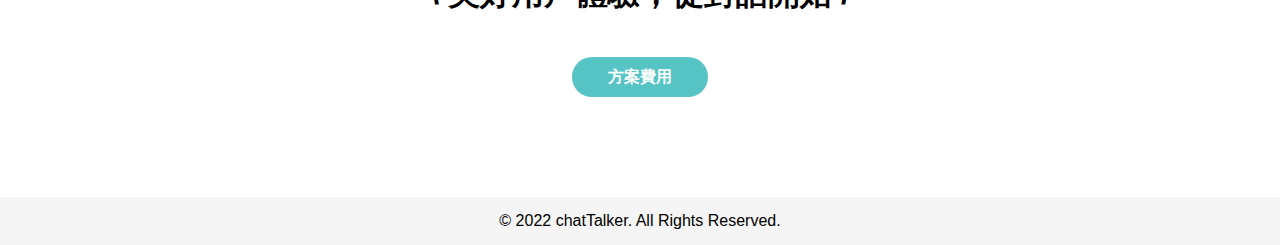
==== commit 0e76367b: "lv1_v6.0" ====
--- a/index.html
+++ b/index.html
@@ -12,7 +12,7 @@
     <div class="page1">
     <!-- 開頭 -->
 <div class="header d-flex">
-    <a href="#"><img src="https://github.com/hexschool/webLayoutTraining1st/blob/master/chatTalker_images/logo.png?raw=true" alt="">
+    <a href="./index.html"><img src="https://github.com/hexschool/webLayoutTraining1st/blob/master/chatTalker_images/logo.png?raw=true" alt="">
 </a>  <a  href="./second.html" class="a tac d-flex fs-sm fw-bold">方案費用</a>
 </div>
 
@@ -77,61 +77,60 @@
     <br>
         <h3 class=" tac fs-20 lh1-5">量身打造您想要的專屬服務，幫助您迅速判斷成效、並加快決策</h3>
 
-        <div class="listbox d-flex ">
-            <!-- 第一個listbox-->
-            <div class="listbox-sm d-flex fs-sm radius boxshadow-usual">
-                <img
-                    class="border-left-radi border-right-radi"
-                    src="https://raw.githubusercontent.com/hexschool/webLayoutTraining1st/f70f00178a7f0baa31e9c01634303d8562cfe93a/chatTalker_images/ch01.svg"
-                    alt="">
-                    <div class="listtext d-flex tac  ">
-                        <h4 class="color-bl fw-bold">活動主</h4>
-                        <p class="lh1-5">用戶數位足跡掌握在手
-                            <br>
-                                精準取得客戶輪廓，提供分析</p>
-                        </div>
-                    </div>
-                    <!-- 第二個listbox-->
-
-                    <div class="listbox-sm d-flex fs-sm radius boxshadow-usual">
-                        <img
-                            class="border-left-radi border-right-radi"
-                            src="https://raw.githubusercontent.com/hexschool/webLayoutTraining1st/f70f00178a7f0baa31e9c01634303d8562cfe93a/chatTalker_images/ch02.svg"
-                            alt="">
-                            <div class="listtext d-flex   ">
-                                <h4 class="color-bl tac fw-bold">創作者</h4>
-                                <p class="tac lh1-5">自由設計互動腳本
-                                    <br>
-                                        輕鬆整合各項數據</p>
-                                </div>
-                            </div>
-                            <!-- 第三個listbox-->
-                            <div class="listbox-sm d-flex fs-sm  radius boxshadow-usual">
-                                <img
-                                    class="border-left-radi border-right-radi"
-                                    src="https://raw.githubusercontent.com/hexschool/webLayoutTraining1st/f70f00178a7f0baa31e9c01634303d8562cfe93a/chatTalker_images/ch03.svg"
-                                    alt="">
-                                    <div class="listtext d-flex tac  ">
-                                        <h4 class="color-bl fw-bold">企業品牌</h4>
-                                        <p class="lh1-5">多元資料整合，做出服務差異化
-                                            <br>
-                                                幫助企業加速決策</p>
-                                        </div>
-                                    </div>
-                                    <!-- 第四個listbox-->
-                                    <div class="listbox-sm d-flex fs-sm  radius boxshadow-usual">
-                                        <img
-                                            class="border-left-radi border-right-radi"
-                                            src="https://raw.githubusercontent.com/hexschool/webLayoutTraining1st/f70f00178a7f0baa31e9c01634303d8562cfe93a/chatTalker_images/ch04.svg"
-                                            alt="">
-                                            <div class="listtext d-flex tac  ">
-                                                <h4 class="color-bl fw-bold">其他</h4>
-                                                <p class="lh1-5">創造更多可能...
-                                                </p>
-                                            </div>
-                                        </div>
-                                    </div>
-
+       <div class="listbox d-flex ">
+    <!-- 第一個listbox-->
+  <div class="listbox-sm d-flex fs-sm radius boxshadow-usual">
+    <img
+        class="border-left-radi border-right-radi"
+        src="https://raw.githubusercontent.com/hexschool/webLayoutTraining1st/f70f00178a7f0baa31e9c01634303d8562cfe93a/chatTalker_images/ch01.svg"
+        alt="">
+        <div class="listtext d-flex tac  ">
+            <h4 class="color-bl fw-bold">活動主</h4>
+            <p class="lh1-5">用戶數位足跡掌握在手
+                <br>
+                    精準取得客戶輪廓，提供分析</p>
+            </div>
+        </div>
+            <!-- 第二個listbox-->
+
+          <div class="listbox-sm d-flex fs-sm radius boxshadow-usual">
+    <img
+        class="border-left-radi border-right-radi"
+        src="https://raw.githubusercontent.com/hexschool/webLayoutTraining1st/f70f00178a7f0baa31e9c01634303d8562cfe93a/chatTalker_images/ch02.svg"
+        alt="">
+        <div class="listtext d-flex   ">
+            <h4 class="color-bl tac fw-bold">創作者</h4>
+            <p class="tac lh1-5">自由設計互動腳本
+                <br>
+                    輕鬆整合各項數據</p>
+            </div>
+        </div>
+                    <!-- 第三個listbox-->
+           <div class="listbox-sm d-flex fs-sm  radius boxshadow-usual">
+    <img
+        class="border-left-radi border-right-radi"
+        src="https://raw.githubusercontent.com/hexschool/webLayoutTraining1st/f70f00178a7f0baa31e9c01634303d8562cfe93a/chatTalker_images/ch03.svg"
+        alt="">
+        <div class="listtext d-flex tac  ">
+            <h4 class="color-bl fw-bold">企業品牌</h4>
+            <p class="lh1-5">多元資料整合，做出服務差異化
+                <br>
+                    幫助企業加速決策</p>
+            </div>
+        </div>
+                            <!-- 第四個listbox-->
+                           <div class="listbox-sm d-flex fs-sm  radius boxshadow-usual">
+    <img
+        class="border-left-radi border-right-radi"
+        src="https://raw.githubusercontent.com/hexschool/webLayoutTraining1st/f70f00178a7f0baa31e9c01634303d8562cfe93a/chatTalker_images/ch04.svg"
+        alt="">
+        <div class="listtext d-flex tac  ">
+            <h4 class="color-bl fw-bold">其他</h4>
+            <p class="lh1-5">創造更多可能...
+            </p>
+        </div>
+    </div>
+</div>
 
     <div class="listrobot d-flex">
       <div class="listrobot-l d-flex">
--- a/SCSS/index.css
+++ b/SCSS/index.css
@@ -207,7 +207,7 @@
 
 .page1 {
   background-image: url(https://raw.githubusercontent.com/hexschool/webLayoutTraining1st/f70f00178a7f0baa31e9c01634303d8562cfe93a/chatTalker_images/bg_home_sm.svg), url(https://raw.githubusercontent.com/hexschool/webLayoutTraining1st/f70f00178a7f0baa31e9c01634303d8562cfe93a/chatTalker_images/ball01.svg);
-  background-position: 50% 400px,-25% 65%;
+  background-position: 50% 400px,-35% 68%;
   background-size: 334px,135px;
   background-repeat: no-repeat;
 }
@@ -233,24 +233,15 @@
   .page2 {
     background: url(https://raw.githubusercontent.com/hexschool/webLayoutTraining1st/f70f00178a7f0baa31e9c01634303d8562cfe93a/chatTalker_images/ball02.svg);
     background-repeat: no-repeat;
-    background-position: 110% 50%;
+    background-position: 120% 52%;
     background-size: 135px;
   }
   .page2 h2 {
     font-size: 28px;
   }
   .page2 h3 {
+    margin: 0 auto;
     width: 334px;
-    -webkit-box-pack: center;
-        -ms-flex-pack: center;
-            justify-content: center;
-    display: -webkit-box;
-    display: -ms-flexbox;
-    display: flex;
-    -webkit-box-align: center;
-        -ms-flex-align: center;
-            align-items: center;
-    margin-left: 80px;
     font-size: 18px;
     margin-bottom: 8px;
   }
@@ -263,6 +254,73 @@
   background-size: 150px;
 }
 
+@media (max-width: 768px) {
+  .page3 {
+    background: url(https://raw.githubusercontent.com/hexschool/webLayoutTraining1st/f70f00178a7f0baa31e9c01634303d8562cfe93a/chatTalker_images/ball03.svg);
+    background-repeat: no-repeat;
+    background-position: -30% 15%;
+    background-size: 150px;
+  }
+}
+
+.page2-1 {
+  background: url(https://raw.githubusercontent.com/hexschool/webLayoutTraining1st/f70f00178a7f0baa31e9c01634303d8562cfe93a/chatTalker_images/banner.svg);
+  background-repeat: no-repeat;
+  background-position: right top;
+}
+
+.banner2 {
+  margin: 0 auto;
+  -webkit-box-pack: center;
+      -ms-flex-pack: center;
+          justify-content: center;
+  -webkit-box-align: center;
+      -ms-flex-align: center;
+          align-items: center;
+  height: 100vh;
+  margin-left: 100px;
+  margin-top: 100px;
+}
+
+@media (max-width: 768px) {
+  .banner2 {
+    width: 335px;
+    -webkit-box-orient: vertical;
+    -webkit-box-direction: normal;
+        -ms-flex-direction: column;
+            flex-direction: column;
+    padding: 32px 20px 0;
+    margin-bottom: 32px;
+  }
+  .banner2 .banner2-l {
+    margin-left: 0;
+    padding-top: 20px;
+  }
+  .banner2 .banner2-l h3 {
+    font-size: 32px;
+    font-weight: 1000;
+  }
+}
+
+.banner2-l {
+  -webkit-box-orient: vertical;
+  -webkit-box-direction: normal;
+      -ms-flex-direction: column;
+          flex-direction: column;
+}
+
+@media (max-width: 768px) {
+  .banner2-l {
+    width: 335px;
+    -webkit-box-pack: center;
+        -ms-flex-pack: center;
+            justify-content: center;
+    -webkit-box-align: center;
+        -ms-flex-align: center;
+            align-items: center;
+  }
+}
+
 html {
   font-family: 'Wendy One', sans-serif;
 }
@@ -275,7 +333,7 @@
 }
 
 .header {
-  width: 1366px;
+  max-width: 1366px;
   margin: 0 auto;
   -webkit-box-pack: justify;
       -ms-flex-pack: justify;
@@ -301,13 +359,18 @@
   text-decoration: none;
 }
 
+.header .a:hover {
+  background: #e45046;
+}
+
 @media (max-width: 768px) {
   .header {
     border-bottom: 3px solid #FFD153;
-    width: 100%;
+    width: 390px;
   }
   .header img {
     width: 160px;
+    margin-top: 5px;
   }
   .header .a {
     -webkit-box-pack: center;
@@ -322,6 +385,9 @@
     border-radius: 22px;
     text-decoration: none;
   }
+  .header .a:hover {
+    background: #e45046;
+  }
 }
 
 .banner {
@@ -338,20 +404,29 @@
 
 @media (max-width: 768px) {
   .banner {
-    width: 50%;
+    width: 350px;
     -webkit-box-orient: vertical;
     -webkit-box-direction: normal;
         -ms-flex-direction: column;
             flex-direction: column;
-    padding-top: 32px 20px 0 20px;
+    padding: 32px;
     margin-bottom: 32px;
   }
   .banner .banner-l {
     padding-top: 20px;
   }
   .banner .banner-l h3 {
+    width: 335px;
     font-size: 32px;
     font-weight: 1000;
+  }
+  .banner .banner-l p {
+    width: 335px;
+  }
+  .banner .banner-l .p2 {
+    font-size: 16px;
+    width: 335px;
+    line-height: 1.5;
   }
   .banner .banner-r {
     width: 80vw;
@@ -368,9 +443,14 @@
 }
 
 @media (max-width: 768px) {
-  .banner-l .p2 {
-    width: 440px;
-    margin: 0;
+  .banner-l {
+    width: 335px;
+    -webkit-box-pack: center;
+        -ms-flex-pack: center;
+            justify-content: center;
+    -webkit-box-align: center;
+        -ms-flex-align: center;
+            align-items: center;
   }
 }
 
@@ -385,7 +465,8 @@
 
 @media (max-width: 768px) {
   .textbg {
-    margin-top: 0px;
+    margin-top: 0;
+    margin-bottom: 8px;
   }
 }
 
@@ -451,6 +532,7 @@
 
 @media (max-width: 768px) {
   .listbox {
+    width: 375px;
     -ms-flex-wrap: wrap;
         flex-wrap: wrap;
     -webkit-box-pack: center;
@@ -542,7 +624,9 @@
     -webkit-box-align: center;
         -ms-flex-align: center;
             align-items: center;
-    margin: 0 53px;
+    -webkit-box-pack: center;
+        -ms-flex-pack: center;
+            justify-content: center;
   }
 }
 
@@ -591,7 +675,7 @@
 
 @media (max-width: 756px) {
   .listrobot-l-item {
-    margin: 24px 15px 0 15px;
+    margin: 24px 15px 0;
   }
 }
 
@@ -617,9 +701,13 @@
           align-items: center;
   background: #56C4C5;
   color: white;
-  padding: 8px 32px;
+  padding: 12px 32px;
   border-radius: 22px;
   text-decoration: none;
+}
+
+.listrobot-r a:hover {
+  background: #4aabad;
 }
 
 .listrobot-r .listrobotbtn {
@@ -662,6 +750,9 @@
     border-radius: 27px;
     text-decoration: none;
   }
+  .listrobot-r a:hover {
+    background: #4aabad;
+  }
 }
 
 .mantalk {
@@ -767,6 +858,7 @@
     background-size: 100%;
     z-index: -1;
     padding-top: 100px;
+    margin-top: 94px;
   }
   .price p {
     font-size: 24px;
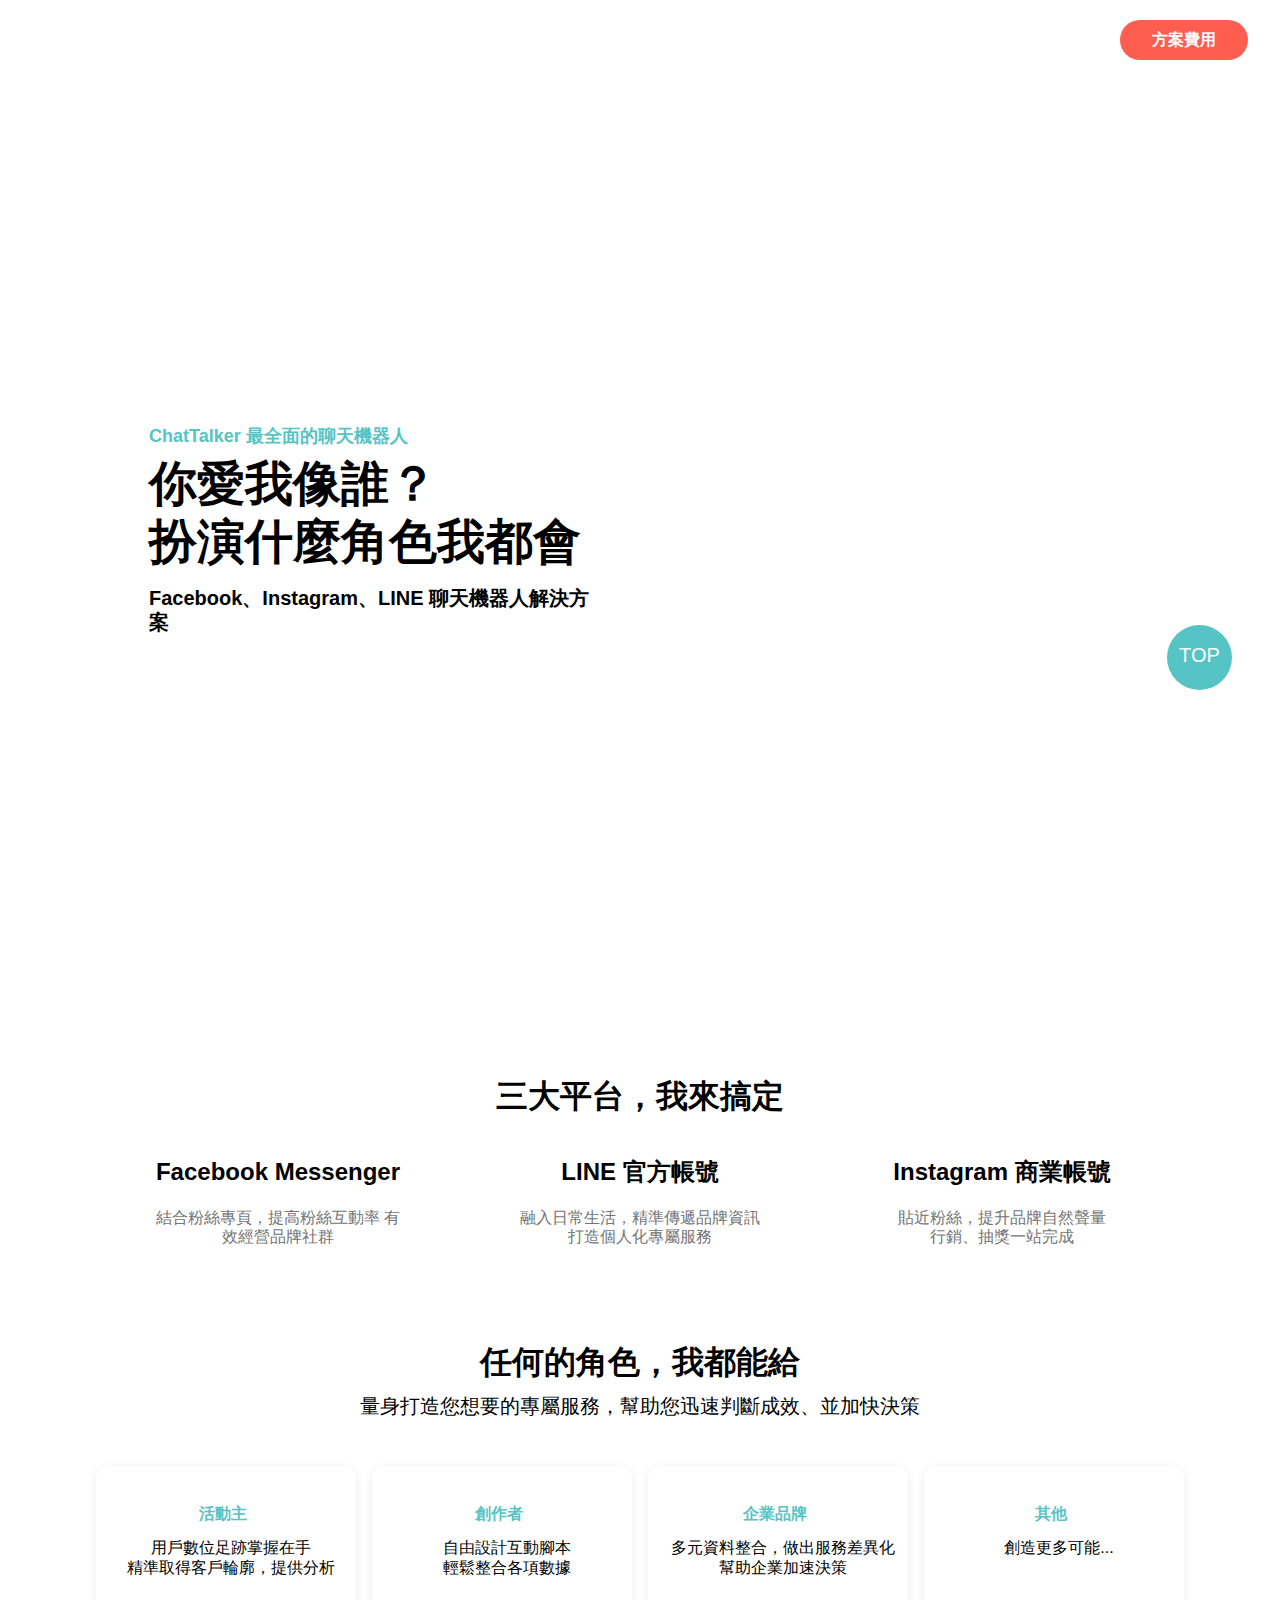
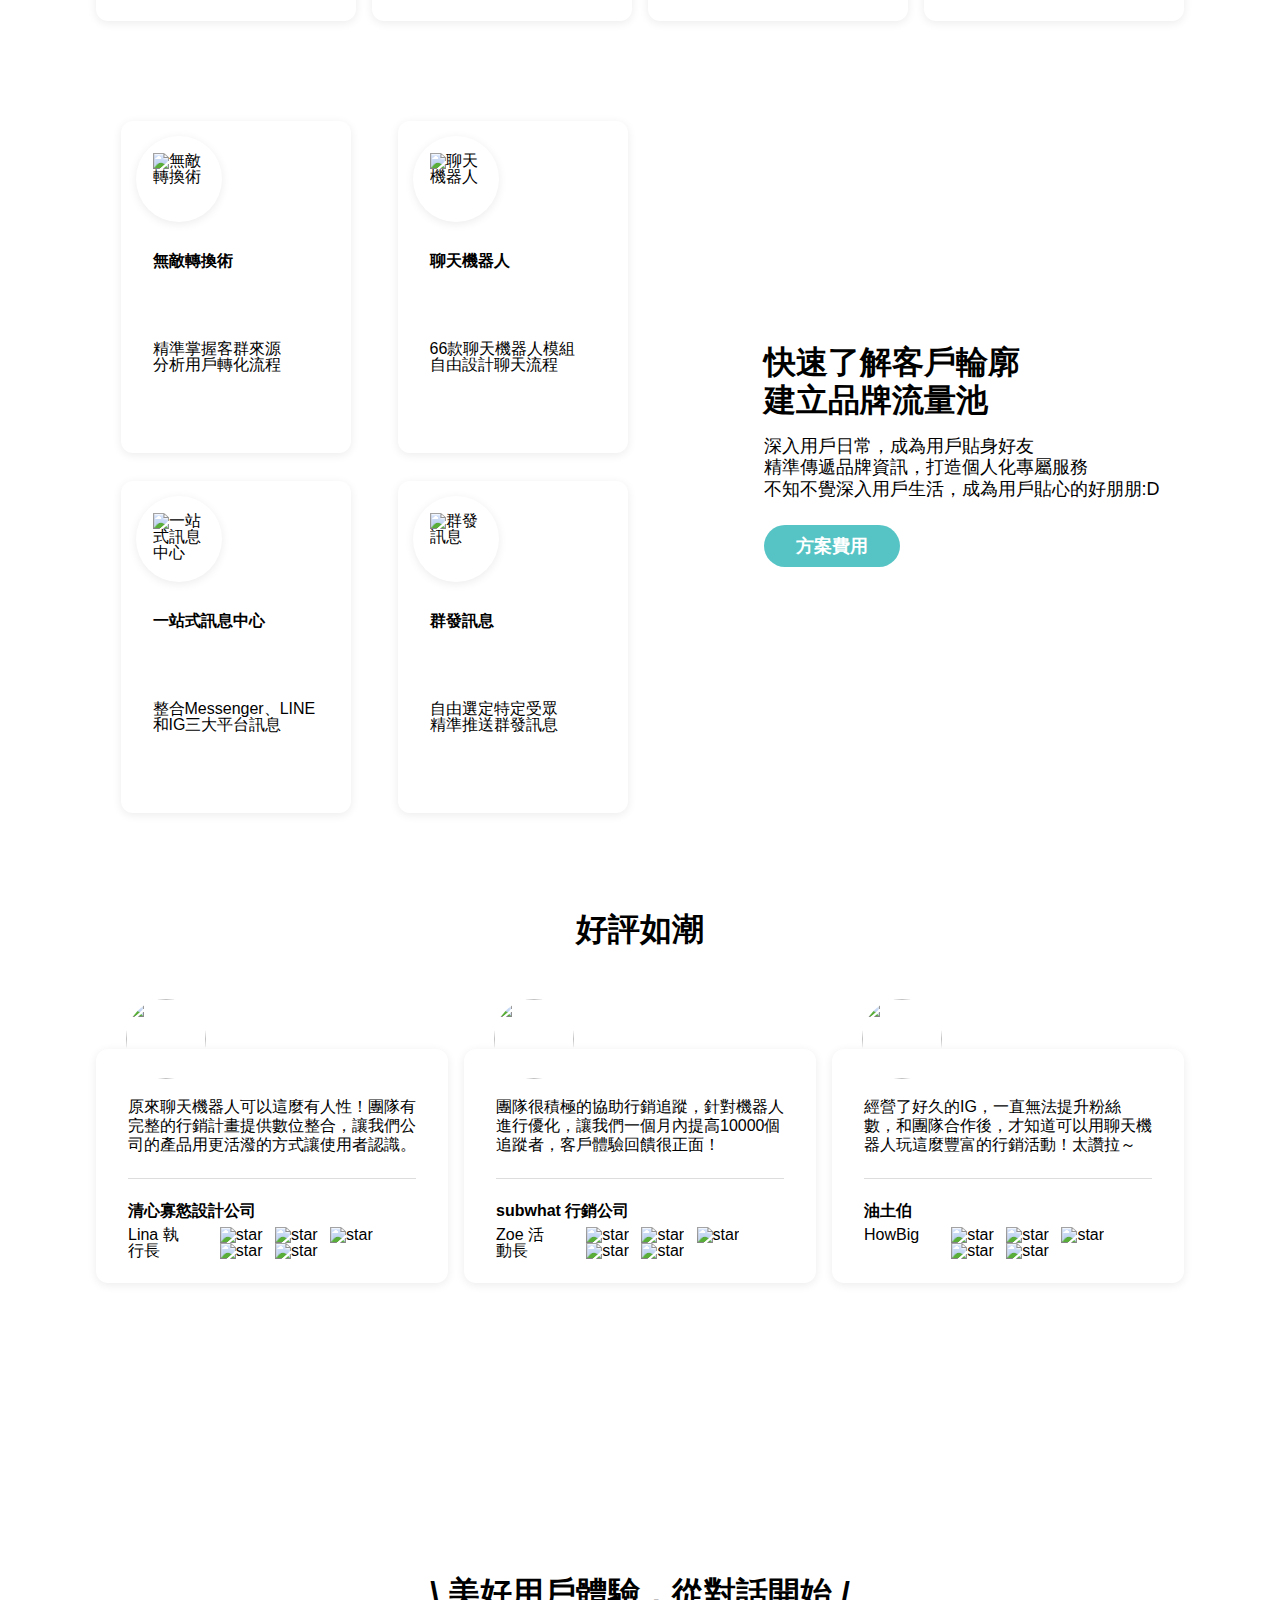
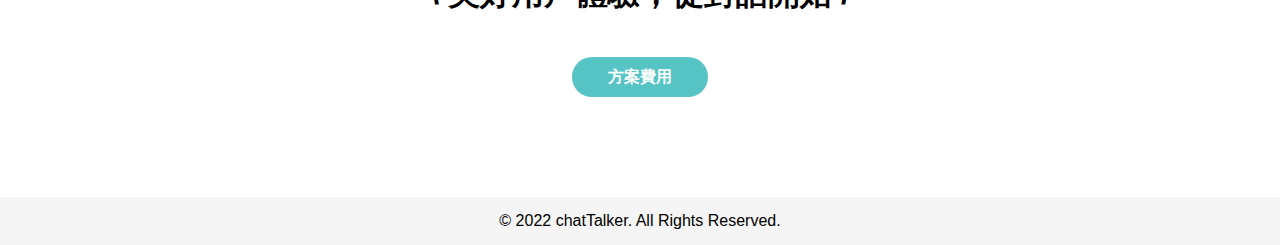
==== commit 14fb6c25: "lv2_v1.0" ====
--- a/index.html
+++ b/index.html
@@ -1,286 +1,322 @@
 <!DOCTYPE html>
 <html lang="en">
+
 <head>
     <meta charset="UTF-8">
     <meta http-equiv="X-UA-Compatible" content="IE=edge">
     <meta name="viewport" content="width=device-width, initial-scale=1.0">
     <title>ChatTalker</title>
     <link rel="stylesheet" href="./SCSS/index.css">
+    <script src="JS/jquery.js" ></script>
+    <script src="js/all.js"></script>
 </head>
+
 <body>
-    
+
     <div class="page1">
-    <!-- 開頭 -->
-<div class="header d-flex">
-    <a href="./index.html"><img src="https://github.com/hexschool/webLayoutTraining1st/blob/master/chatTalker_images/logo.png?raw=true" alt="">
-</a>  <a  href="./second.html" class="a tac d-flex fs-sm fw-bold">方案費用</a>
-</div>
-
-<!-- 你愛我像誰？ -->
-<div class="banner d-flex">
-    
-<div class="banner-l d-flex ">
-    <p class="color-bl fs-18 lh1-5 fw-bold">ChatTalker 最全面的聊天機器人</p>
-    <h3 class="fs-lg-m lh1-5 fw-bold mb16 pad-top-8">你愛我像誰？<br> 扮演什麼角色我都會</h3>
-    <p class="p2 fs-20 lh1-5 fw-bold">Facebook、Instagram、LINE 聊天機器人解決方案</p>
-</div>
-<div class="banner-r">
-    <img
-        src="https://raw.githubusercontent.com/hexschool/webLayoutTraining1st/f70f00178a7f0baa31e9c01634303d8562cfe93a/chatTalker_images/home.svg"
-        alt=""></div>
-</div>
-
-
-
-    <h1 class="textbg tac fs-lg fw-bold">三大平台，我來搞定</h1>
-   
-   
-    <div class="item d-flex">
-
-<!-- FB -->
- <div class="card tac d-flex">
-    <img
-        class="card-img d-flex mb24 mt24"
-        src="https://raw.githubusercontent.com/hexschool/webLayoutTraining1st/f70f00178a7f0baa31e9c01634303d8562cfe93a/chatTalker_images/messenger.svg"
-        alt="">
-        <h2 class="fw-bold mb24 fs-md">Facebook Messenger</h2>
-        <p class="color-gray fs-sm lh1-5">結合粉絲專頁，提高粉絲互動率 有效經營品牌社群</p>
-    </div>
-<!-- LINE -->
-    <div class="card tac d-flex">
-        <img
-            class="card-img d-flex mb24 mt24"
-            src="https://raw.githubusercontent.com/hexschool/webLayoutTraining1st/f70f00178a7f0baa31e9c01634303d8562cfe93a/chatTalker_images/line.svg"
-            alt="">
-            <h2 class="fw-bold mb24 fs-md">LINE 官方帳號</h2>
-            <p class="color-gray fs-sm lh1-5">融入日常生活，精準傳遞品牌資訊 打造個人化專屬服務</p>
-        </div>
-
-<!-- Instagram -->
-        <div class="card tac d-flex">
-            <img
-                class="card-img d-flex mb24 mt24"
-                src="https://raw.githubusercontent.com/hexschool/webLayoutTraining1st/f70f00178a7f0baa31e9c01634303d8562cfe93a/chatTalker_images/instagram.svg"
-                alt="">
+        <a href="#" class="top-btn ">TOP</a>
+        <!-- 開頭 -->
+        <div class="header d-flex">
+            <a href="./index.html"><img
+                    src="https://github.com/hexschool/webLayoutTraining1st/blob/master/chatTalker_images/logo.png?raw=true"
+                    alt="">
+            </a> <a href="./second.html" class="a tac d-flex fs-sm fw-bold">方案費用</a>
+        </div>
+
+        <!-- 你愛我像誰？ -->
+        <div class="banner d-flex">
+
+            <div class="banner-l d-flex ">
+                <p class="color-bl fs-18 lh1-5 fw-bold">ChatTalker 最全面的聊天機器人</p>
+                <h3 class="fs-lg-m lh1-5 fw-bold mb16 pad-top-8">你愛我像誰？<br> 扮演什麼角色我都會</h3>
+                <p class="p2 fs-20 lh1-5 fw-bold">Facebook、Instagram、LINE 聊天機器人解決方案</p>
+            </div>
+            <div class="banner-r">
+                <img src="https://raw.githubusercontent.com/hexschool/webLayoutTraining1st/f70f00178a7f0baa31e9c01634303d8562cfe93a/chatTalker_images/home.svg"
+                    alt=""></div>
+        </div>
+
+
+
+        <h1 class="textbg tac fs-lg fw-bold">三大平台，我來搞定</h1>
+
+
+        <div class="item d-flex">
+
+            <!-- FB -->
+            <div class="card tac d-flex">
+                <img class="card-img d-flex mb24 mt24"
+                    src="https://raw.githubusercontent.com/hexschool/webLayoutTraining1st/f70f00178a7f0baa31e9c01634303d8562cfe93a/chatTalker_images/messenger.svg"
+                    alt="">
+                <h2 class="fw-bold mb24 fs-md">Facebook Messenger</h2>
+                <p class="color-gray fs-sm lh1-5">結合粉絲專頁，提高粉絲互動率 有效經營品牌社群</p>
+            </div>
+            <!-- LINE -->
+            <div class="card tac d-flex">
+                <img class="card-img d-flex mb24 mt24"
+                    src="https://raw.githubusercontent.com/hexschool/webLayoutTraining1st/f70f00178a7f0baa31e9c01634303d8562cfe93a/chatTalker_images/line.svg"
+                    alt="">
+                <h2 class="fw-bold mb24 fs-md">LINE 官方帳號</h2>
+                <p class="color-gray fs-sm lh1-5">融入日常生活，精準傳遞品牌資訊 打造個人化專屬服務</p>
+            </div>
+
+            <!-- Instagram -->
+            <div class="card tac d-flex">
+                <img class="card-img d-flex mb24 mt24"
+                    src="https://raw.githubusercontent.com/hexschool/webLayoutTraining1st/f70f00178a7f0baa31e9c01634303d8562cfe93a/chatTalker_images/instagram.svg"
+                    alt="">
                 <h2 class="fw-bold mb24 fs-md">Instagram 商業帳號</h2>
                 <p class="color-gray fs-sm lh1-5">貼近粉絲，提升品牌自然聲量
                     <br>行銷、抽獎一站完成</p>
             </div>
 
-          
-    </div>
-
-</div>
-
-<div class="page2">
-    <h2 class="textbg textbg2 tac fs-lg fw-bold">任何的角色，我都能給</h2>
-    <br>
+
+        </div>
+
+    </div>
+
+    <div class="page2">
+        <h2 class="textbg textbg2 tac fs-lg fw-bold">任何的角色，我都能給</h2>
+        <br>
         <h3 class=" tac fs-20 lh1-5">量身打造您想要的專屬服務，幫助您迅速判斷成效、並加快決策</h3>
 
-       <div class="listbox d-flex ">
-    <!-- 第一個listbox-->
-  <div class="listbox-sm d-flex fs-sm radius boxshadow-usual">
-    <img
-        class="border-left-radi border-right-radi"
-        src="https://raw.githubusercontent.com/hexschool/webLayoutTraining1st/f70f00178a7f0baa31e9c01634303d8562cfe93a/chatTalker_images/ch01.svg"
-        alt="">
-        <div class="listtext d-flex tac  ">
-            <h4 class="color-bl fw-bold">活動主</h4>
-            <p class="lh1-5">用戶數位足跡掌握在手
-                <br>
-                    精準取得客戶輪廓，提供分析</p>
-            </div>
-        </div>
+        <div class="listbox d-flex ">
+            <!-- 第一個listbox-->
+            <div class="listbox-sm d-flex fs-sm radius boxshadow-usual">
+                <img class="border-left-radi border-right-radi"
+                    src="https://raw.githubusercontent.com/hexschool/webLayoutTraining1st/f70f00178a7f0baa31e9c01634303d8562cfe93a/chatTalker_images/ch01.svg"
+                    alt="">
+                <div class="listtext d-flex tac  ">
+                    <h4 class="color-bl fw-bold">活動主</h4>
+                    <p class="lh1-5">用戶數位足跡掌握在手
+                        <br>
+                        精準取得客戶輪廓，提供分析</p>
+                </div>
+            </div>
             <!-- 第二個listbox-->
 
-          <div class="listbox-sm d-flex fs-sm radius boxshadow-usual">
-    <img
-        class="border-left-radi border-right-radi"
-        src="https://raw.githubusercontent.com/hexschool/webLayoutTraining1st/f70f00178a7f0baa31e9c01634303d8562cfe93a/chatTalker_images/ch02.svg"
-        alt="">
-        <div class="listtext d-flex   ">
-            <h4 class="color-bl tac fw-bold">創作者</h4>
-            <p class="tac lh1-5">自由設計互動腳本
-                <br>
-                    輕鬆整合各項數據</p>
-            </div>
-        </div>
-                    <!-- 第三個listbox-->
-           <div class="listbox-sm d-flex fs-sm  radius boxshadow-usual">
-    <img
-        class="border-left-radi border-right-radi"
-        src="https://raw.githubusercontent.com/hexschool/webLayoutTraining1st/f70f00178a7f0baa31e9c01634303d8562cfe93a/chatTalker_images/ch03.svg"
-        alt="">
-        <div class="listtext d-flex tac  ">
-            <h4 class="color-bl fw-bold">企業品牌</h4>
-            <p class="lh1-5">多元資料整合，做出服務差異化
-                <br>
-                    幫助企業加速決策</p>
-            </div>
-        </div>
-                            <!-- 第四個listbox-->
-                           <div class="listbox-sm d-flex fs-sm  radius boxshadow-usual">
-    <img
-        class="border-left-radi border-right-radi"
-        src="https://raw.githubusercontent.com/hexschool/webLayoutTraining1st/f70f00178a7f0baa31e9c01634303d8562cfe93a/chatTalker_images/ch04.svg"
-        alt="">
-        <div class="listtext d-flex tac  ">
-            <h4 class="color-bl fw-bold">其他</h4>
-            <p class="lh1-5">創造更多可能...
-            </p>
-        </div>
-    </div>
-</div>
-
-    <div class="listrobot d-flex">
-      <div class="listrobot-l d-flex">
-
-   <!-- 機器人1 -->
-
-    <div class="listrobot-l-item d-flex  radius mr47 mb28" >
-         <div class="list-circle boxshadow"></div>
-        <img
-            src="https://raw.githubusercontent.com/hexschool/webLayoutTraining1st/f70f00178a7f0baa31e9c01634303d8562cfe93a/chatTalker_images/icon01.svg"
-            alt="無敵轉換術">
-            <h4 class="mt24 mb16 fw-bold">無敵轉換術</h4>
-            <p>精準掌握客群來源
-                <br>分析用戶轉化流程</p>
-        </div>
-
-   <!-- 機器人2 -->
-
-        <div class="listrobot-l-item d-flex  radius mb28" >
-        <div class="list-circle boxshadow"></div>
-            <img
-                src="https://raw.githubusercontent.com/hexschool/webLayoutTraining1st/f70f00178a7f0baa31e9c01634303d8562cfe93a/chatTalker_images/icon02.svg"
-                alt="聊天機器人">
-            
-                <h4 class="mt24 mb16 fw-bold">聊天機器人</h4>
-                <p>66款聊天機器人模組
-                    <br> 自由設計聊天流程</p>
-            </div>
-   <!-- 機器人3 -->
-
-            <div class="listrobot-l-item d-flex radius mr47" >
-             <div class="list-circle boxshadow"></div>
-                <img
-                    src="https://raw.githubusercontent.com/hexschool/webLayoutTraining1st/f70f00178a7f0baa31e9c01634303d8562cfe93a/chatTalker_images/icon03.svg"
-                    alt="一站式訊息中心">
+            <div class="listbox-sm d-flex fs-sm radius boxshadow-usual">
+                <img class="border-left-radi border-right-radi"
+                    src="https://raw.githubusercontent.com/hexschool/webLayoutTraining1st/f70f00178a7f0baa31e9c01634303d8562cfe93a/chatTalker_images/ch02.svg"
+                    alt="">
+                <div class="listtext d-flex   ">
+                    <h4 class="color-bl tac fw-bold">創作者</h4>
+                    <p class="tac lh1-5">自由設計互動腳本
+                        <br>
+                        輕鬆整合各項數據</p>
+                </div>
+            </div>
+            <!-- 第三個listbox-->
+            <div class="listbox-sm d-flex fs-sm  radius boxshadow-usual">
+                <img class="border-left-radi border-right-radi"
+                    src="https://raw.githubusercontent.com/hexschool/webLayoutTraining1st/f70f00178a7f0baa31e9c01634303d8562cfe93a/chatTalker_images/ch03.svg"
+                    alt="">
+                <div class="listtext d-flex tac  ">
+                    <h4 class="color-bl fw-bold">企業品牌</h4>
+                    <p class="lh1-5">多元資料整合，做出服務差異化
+                        <br>
+                        幫助企業加速決策</p>
+                </div>
+            </div>
+            <!-- 第四個listbox-->
+            <div class="listbox-sm d-flex fs-sm  radius boxshadow-usual">
+                <img class="border-left-radi border-right-radi"
+                    src="https://raw.githubusercontent.com/hexschool/webLayoutTraining1st/f70f00178a7f0baa31e9c01634303d8562cfe93a/chatTalker_images/ch04.svg"
+                    alt="">
+                <div class="listtext d-flex tac  ">
+                    <h4 class="color-bl fw-bold">其他</h4>
+                    <p class="lh1-5">創造更多可能...
+                    </p>
+                </div>
+            </div>
+        </div>
+
+        <div class="listrobot d-flex">
+            <div class="listrobot-l d-flex">
+
+                <!-- 機器人1 -->
+
+                <div class="listrobot-l-item d-flex  radius mr47 mb28">
+                    <div class="list-circle boxshadow"></div>
+                    <img src="https://raw.githubusercontent.com/hexschool/webLayoutTraining1st/f70f00178a7f0baa31e9c01634303d8562cfe93a/chatTalker_images/icon01.svg"
+                        alt="無敵轉換術">
+                    <h4 class="mt24 mb16 fw-bold">無敵轉換術</h4>
+                    <p>精準掌握客群來源
+                        <br>分析用戶轉化流程</p>
+                </div>
+
+                <!-- 機器人2 -->
+
+                <div class="listrobot-l-item d-flex  radius mb28">
+                    <div class="list-circle boxshadow"></div>
+                    <img src="https://raw.githubusercontent.com/hexschool/webLayoutTraining1st/f70f00178a7f0baa31e9c01634303d8562cfe93a/chatTalker_images/icon02.svg"
+                        alt="聊天機器人">
+
+                    <h4 class="mt24 mb16 fw-bold">聊天機器人</h4>
+                    <p>66款聊天機器人模組
+                        <br> 自由設計聊天流程</p>
+                </div>
+                <!-- 機器人3 -->
+
+                <div class="listrobot-l-item d-flex radius mr47">
+                    <div class="list-circle boxshadow"></div>
+                    <img src="https://raw.githubusercontent.com/hexschool/webLayoutTraining1st/f70f00178a7f0baa31e9c01634303d8562cfe93a/chatTalker_images/icon03.svg"
+                        alt="一站式訊息中心">
                     <h4 class="mt24 mb16 fw-bold">一站式訊息中心</h4>
                     <p>整合Messenger、LINE和IG三大平台訊息
-                       </p>
-                </div>
-
-   <!-- 機器人4 -->
+                    </p>
+                </div>
+
+                <!-- 機器人4 -->
 
                 <div class="listrobot-l-item d-flex  radius ">
                     <div class="list-circle boxshadow"></div>
-                     <img
-                        src="https://raw.githubusercontent.com/hexschool/webLayoutTraining1st/f70f00178a7f0baa31e9c01634303d8562cfe93a/chatTalker_images/icon04.svg"
+                    <img src="https://raw.githubusercontent.com/hexschool/webLayoutTraining1st/f70f00178a7f0baa31e9c01634303d8562cfe93a/chatTalker_images/icon04.svg"
                         alt="群發訊息">
-                        <h4 class=" mt24 mt24 mb16 fw-bold">群發訊息</h4>
-                        <p>自由選定特定受眾 
-                            <br>精準推送群發訊息</p>
-                    </div>
-                    
-</div>
-
-<!-- 機器人右邊 -->
-<div class="listrobot-r d-flex">
-    <h3 class="lh1-5 fw-bold fs-lg mb16">快速了解客戶輪廓
-        <br>
-            建立品牌流量池</h3>
-
-        <p class="fs-18 lh1-5">深入用戶日常，成為用戶貼身好友
-            <br>
-                精準傳遞品牌資訊，打造個人化專屬服務
-                <br>
+                    <h4 class=" mt24 mt24 mb16 fw-bold">群發訊息</h4>
+                    <p>自由選定特定受眾
+                        <br>精準推送群發訊息</p>
+                </div>
+
+            </div>
+
+            <!-- 機器人右邊 -->
+            <div class="listrobot-r d-flex">
+                <h3 class="lh1-5 fw-bold fs-lg mb16">快速了解客戶輪廓
+                    <br>
+                    建立品牌流量池</h3>
+
+                <p class="fs-18 lh1-5">深入用戶日常，成為用戶貼身好友
+                    <br>
+                    精準傳遞品牌資訊，打造個人化專屬服務
+                    <br>
                     不知不覺深入用戶生活，成為用戶貼心的好朋朋:D</p>
-                    <div class="listrobotbtn">
-                <a href="./second.html" class="tac d-flex fs-18 fw-bold">方案費用</a>
-            </div></div>
-   
-    </div>
-</div>
-<div class="page3">
-    <h3 class="fs-lg tac mb48 fw-bold">好評如潮</h3>
-  
-    
-
-
-    <div class="mantalk d-flex">
-
-        <!-- 評論1 -->
-        <div class="mantalktext fs-sm radius  mr16 ">
-            <img class="manimg imgwh80 circle" src="https://github.com/hexschool/webLayoutTraining1st/blob/master/chatTalker_images/user01.jpg?raw=true" alt="">
-            <div class="text-md d-flex">
-            <p  class="text-t lh1-5">原來聊天機器人可以這麼有人性！團隊有完整的行銷計畫提供數位整合，讓我們公司的產品用更活潑的方式讓使用者認識。</p>
-        </div>
-        <h3 class="mt24 fw-bold">清心寡慾設計公司</h3>
-        <div class="manstar d-flex"><h2>Lina 執行長</h2>
-        <div class="star">
-        <img class="mr8" src="https://raw.githubusercontent.com/hexschool/webLayoutTraining1st/f70f00178a7f0baa31e9c01634303d8562cfe93a/chatTalker_images/icon_star.svg" alt="star">
-        <img class="mr8" src="https://raw.githubusercontent.com/hexschool/webLayoutTraining1st/f70f00178a7f0baa31e9c01634303d8562cfe93a/chatTalker_images/icon_star.svg" alt="star">
-        <img class="mr8" src="https://raw.githubusercontent.com/hexschool/webLayoutTraining1st/f70f00178a7f0baa31e9c01634303d8562cfe93a/chatTalker_images/icon_star.svg" alt="star">
-        <img class="mr8" src="https://raw.githubusercontent.com/hexschool/webLayoutTraining1st/f70f00178a7f0baa31e9c01634303d8562cfe93a/chatTalker_images/icon_star.svg" alt="star">
-        <img class="mr8" src="https://raw.githubusercontent.com/hexschool/webLayoutTraining1st/f70f00178a7f0baa31e9c01634303d8562cfe93a/chatTalker_images/icon_star.svg" alt="star"></div>
-        </div>
-        </div>
-        
-        <!-- 評論2 -->
-        <div class="mantalktext q1 fs-sm radius  mr16">
-            <img class="manimg imgwh80 circle" src="https://github.com/hexschool/webLayoutTraining1st/blob/master/chatTalker_images/user02.jpg?raw=true" alt="">
-        <div class="text-md d-flex">
-            <p class="text-t lh1-5">團隊很積極的協助行銷追蹤，針對機器人進行優化，讓我們一個月內提高10000個追蹤者，客戶體驗回饋很正面！</p>
-        </div>
-        <h3 class="mt24 fw-bold">subwhat 行銷公司</h3>
-        <div class="manstar d-flex"><h2>Zoe 活動長</h2>
-        <div class="star">
-        <img class="mr8" src="https://raw.githubusercontent.com/hexschool/webLayoutTraining1st/f70f00178a7f0baa31e9c01634303d8562cfe93a/chatTalker_images/icon_star.svg" alt="star">
-        <img class="mr8" src="https://raw.githubusercontent.com/hexschool/webLayoutTraining1st/f70f00178a7f0baa31e9c01634303d8562cfe93a/chatTalker_images/icon_star.svg" alt="star">
-        <img class="mr8" src="https://raw.githubusercontent.com/hexschool/webLayoutTraining1st/f70f00178a7f0baa31e9c01634303d8562cfe93a/chatTalker_images/icon_star.svg" alt="star">
-        <img class="mr8" src="https://raw.githubusercontent.com/hexschool/webLayoutTraining1st/f70f00178a7f0baa31e9c01634303d8562cfe93a/chatTalker_images/icon_star.svg" alt="star">
-        <img class="mr8" src="https://raw.githubusercontent.com/hexschool/webLayoutTraining1st/f70f00178a7f0baa31e9c01634303d8562cfe93a/chatTalker_images/icon_star.svg" alt="star"></div>
-        </div>
-        </div>
-        
-        
-        <!-- 評論3 -->
-        <div class="mantalktext q1 fs-sm radius ">
-            <img class="manimg imgwh80 circle" src="https://github.com/hexschool/webLayoutTraining1st/blob/master/chatTalker_images/user03.jpg?raw=true" alt="">
-            <div class="text-md d-flex">
-            <p  class="text-t lh1-5">經營了好久的IG，一直無法提升粉絲數，和團隊合作後，才知道可以用聊天機器人玩這麼豐富的行銷活動！太讚拉～</p>
-        </div>
-        <h3 class="mt24 fw-bold">油土伯</h3>
-        <div class="manstar d-flex"><h2>HowBig</h2>
-        <div class="star">
-        <img class="mr8" src="https://raw.githubusercontent.com/hexschool/webLayoutTraining1st/f70f00178a7f0baa31e9c01634303d8562cfe93a/chatTalker_images/icon_star.svg" alt="star">
-        <img class="mr8" src="https://raw.githubusercontent.com/hexschool/webLayoutTraining1st/f70f00178a7f0baa31e9c01634303d8562cfe93a/chatTalker_images/icon_star.svg" alt="star">
-        <img class="mr8" src="https://raw.githubusercontent.com/hexschool/webLayoutTraining1st/f70f00178a7f0baa31e9c01634303d8562cfe93a/chatTalker_images/icon_star.svg" alt="star">
-        <img class="mr8" src="https://raw.githubusercontent.com/hexschool/webLayoutTraining1st/f70f00178a7f0baa31e9c01634303d8562cfe93a/chatTalker_images/icon_star.svg" alt="star">
-        <img class="mr8"src="https://raw.githubusercontent.com/hexschool/webLayoutTraining1st/f70f00178a7f0baa31e9c01634303d8562cfe93a/chatTalker_images/icon_star.svg" alt="star"></div>
-        </div>
-        </div>
-        
-        
-        </div>
-
-    </div>
-
-<!-- 方案費用 -->
-
-<div class="price d-flex ">
-    <div class="price-btn d-flex ">
-        <p class="tac  fs-lg fw-bold">\ 美好用戶體驗，從對話開始 /</p>
-        <a href="./second.html" class="tac d-flex fs-sm fw-bold">方案費用</a>
-        
-    </div>
-</div>
-<!-- 結尾 -->
-<div class="footer d-flex fs-sm">
-
-
-    <p>© 2022 chatTalker. All Rights Reserved.</p>
-</div>
+                <div class="listrobotbtn">
+                    <a href="./second.html" class="tac d-flex fs-18 fw-bold">方案費用</a>
+                </div>
+            </div>
+
+        </div>
+    </div>
+    <div class="page3">
+        <h3 class="fs-lg tac mb48 fw-bold">好評如潮</h3>
+
+
+
+
+        <div class="mantalk d-flex">
+
+            <!-- 評論1 -->
+            <div class="mantalktext fs-sm radius  mr16 ">
+                <img class="manimg imgwh80 circle"
+                    src="https://github.com/hexschool/webLayoutTraining1st/blob/master/chatTalker_images/user01.jpg?raw=true"
+                    alt="">
+                <div class="text-md d-flex">
+                    <p class="text-t lh1-5">原來聊天機器人可以這麼有人性！團隊有完整的行銷計畫提供數位整合，讓我們公司的產品用更活潑的方式讓使用者認識。</p>
+                </div>
+                <h3 class="mt24 fw-bold">清心寡慾設計公司</h3>
+                <div class="manstar d-flex">
+                    <h2>Lina 執行長</h2>
+                    <div class="star">
+                        <img class="mr8"
+                            src="https://raw.githubusercontent.com/hexschool/webLayoutTraining1st/f70f00178a7f0baa31e9c01634303d8562cfe93a/chatTalker_images/icon_star.svg"
+                            alt="star">
+                        <img class="mr8"
+                            src="https://raw.githubusercontent.com/hexschool/webLayoutTraining1st/f70f00178a7f0baa31e9c01634303d8562cfe93a/chatTalker_images/icon_star.svg"
+                            alt="star">
+                        <img class="mr8"
+                            src="https://raw.githubusercontent.com/hexschool/webLayoutTraining1st/f70f00178a7f0baa31e9c01634303d8562cfe93a/chatTalker_images/icon_star.svg"
+                            alt="star">
+                        <img class="mr8"
+                            src="https://raw.githubusercontent.com/hexschool/webLayoutTraining1st/f70f00178a7f0baa31e9c01634303d8562cfe93a/chatTalker_images/icon_star.svg"
+                            alt="star">
+                        <img class="mr8"
+                            src="https://raw.githubusercontent.com/hexschool/webLayoutTraining1st/f70f00178a7f0baa31e9c01634303d8562cfe93a/chatTalker_images/icon_star.svg"
+                            alt="star"></div>
+                </div>
+            </div>
+
+            <!-- 評論2 -->
+            <div class="mantalktext q1 fs-sm radius  mr16">
+                <img class="manimg imgwh80 circle"
+                    src="https://github.com/hexschool/webLayoutTraining1st/blob/master/chatTalker_images/user02.jpg?raw=true"
+                    alt="">
+                <div class="text-md d-flex">
+                    <p class="text-t lh1-5">團隊很積極的協助行銷追蹤，針對機器人進行優化，讓我們一個月內提高10000個追蹤者，客戶體驗回饋很正面！</p>
+                </div>
+                <h3 class="mt24 fw-bold">subwhat 行銷公司</h3>
+                <div class="manstar d-flex">
+                    <h2>Zoe 活動長</h2>
+                    <div class="star">
+                        <img class="mr8"
+                            src="https://raw.githubusercontent.com/hexschool/webLayoutTraining1st/f70f00178a7f0baa31e9c01634303d8562cfe93a/chatTalker_images/icon_star.svg"
+                            alt="star">
+                        <img class="mr8"
+                            src="https://raw.githubusercontent.com/hexschool/webLayoutTraining1st/f70f00178a7f0baa31e9c01634303d8562cfe93a/chatTalker_images/icon_star.svg"
+                            alt="star">
+                        <img class="mr8"
+                            src="https://raw.githubusercontent.com/hexschool/webLayoutTraining1st/f70f00178a7f0baa31e9c01634303d8562cfe93a/chatTalker_images/icon_star.svg"
+                            alt="star">
+                        <img class="mr8"
+                            src="https://raw.githubusercontent.com/hexschool/webLayoutTraining1st/f70f00178a7f0baa31e9c01634303d8562cfe93a/chatTalker_images/icon_star.svg"
+                            alt="star">
+                        <img class="mr8"
+                            src="https://raw.githubusercontent.com/hexschool/webLayoutTraining1st/f70f00178a7f0baa31e9c01634303d8562cfe93a/chatTalker_images/icon_star.svg"
+                            alt="star"></div>
+                </div>
+            </div>
+
+
+            <!-- 評論3 -->
+            <div class="mantalktext q1 fs-sm radius ">
+                <img class="manimg imgwh80 circle"
+                    src="https://github.com/hexschool/webLayoutTraining1st/blob/master/chatTalker_images/user03.jpg?raw=true"
+                    alt="">
+                <div class="text-md d-flex">
+                    <p class="text-t lh1-5">經營了好久的IG，一直無法提升粉絲數，和團隊合作後，才知道可以用聊天機器人玩這麼豐富的行銷活動！太讚拉～</p>
+                </div>
+                <h3 class="mt24 fw-bold">油土伯</h3>
+                <div class="manstar d-flex">
+                    <h2>HowBig</h2>
+                    <div class="star">
+                        <img class="mr8"
+                            src="https://raw.githubusercontent.com/hexschool/webLayoutTraining1st/f70f00178a7f0baa31e9c01634303d8562cfe93a/chatTalker_images/icon_star.svg"
+                            alt="star">
+                        <img class="mr8"
+                            src="https://raw.githubusercontent.com/hexschool/webLayoutTraining1st/f70f00178a7f0baa31e9c01634303d8562cfe93a/chatTalker_images/icon_star.svg"
+                            alt="star">
+                        <img class="mr8"
+                            src="https://raw.githubusercontent.com/hexschool/webLayoutTraining1st/f70f00178a7f0baa31e9c01634303d8562cfe93a/chatTalker_images/icon_star.svg"
+                            alt="star">
+                        <img class="mr8"
+                            src="https://raw.githubusercontent.com/hexschool/webLayoutTraining1st/f70f00178a7f0baa31e9c01634303d8562cfe93a/chatTalker_images/icon_star.svg"
+                            alt="star">
+                        <img class="mr8"
+                            src="https://raw.githubusercontent.com/hexschool/webLayoutTraining1st/f70f00178a7f0baa31e9c01634303d8562cfe93a/chatTalker_images/icon_star.svg"
+                            alt="star"></div>
+                </div>
+            </div>
+
+
+        </div>
+
+    </div>
+
+    <!-- 方案費用 -->
+
+    <div class="price d-flex ">
+        <div class="price-btn d-flex ">
+            <p class="tac  fs-lg fw-bold">\ 美好用戶體驗，從對話開始 /</p>
+            <a href="./second.html" class="tac d-flex fs-sm fw-bold">方案費用</a>
+
+        </div>
+    </div>
+    <!-- 結尾 -->
+    <div class="footer d-flex fs-sm">
+
+
+        <p>© 2022 chatTalker. All Rights Reserved.</p>
+    </div>
 </body>
+
 </html>--- a/SCSS/index.css
+++ b/SCSS/index.css
@@ -142,6 +142,10 @@
   color: #747474;
 }
 
+.color-bl {
+  color: #56C4C5;
+}
+
 .pad-lr24 {
   padding: 0 24px;
 }
@@ -150,8 +154,20 @@
   padding: 20px;
 }
 
+.pad-r-16 {
+  padding-right: 16px;
+}
+
 .pad-top-8 {
   padding-top: 8px;
+}
+
+.pad-8 {
+  padding: 8px;
+}
+
+.text-pad {
+  padding: 15px 0 7px 8px;
 }
 
 .pad-16 {
@@ -203,6 +219,10 @@
 
 .circle {
   border-radius: 50px;
+}
+
+.d-none {
+  display: none;
 }
 
 .page1 {
@@ -264,9 +284,21 @@
 }
 
 .page2-1 {
-  background: url(https://raw.githubusercontent.com/hexschool/webLayoutTraining1st/f70f00178a7f0baa31e9c01634303d8562cfe93a/chatTalker_images/banner.svg);
+  background: url(https://raw.githubusercontent.com/hexschool/webLayoutTraining1st/f70f00178a7f0baa31e9c01634303d8562cfe93a/chatTalker_images/banner_sm.svg);
   background-repeat: no-repeat;
+  background-size: 100%;
+  position: relative;
   background-position: right top;
+}
+
+@media (min-width: 576px) {
+  .page2-1 {
+    background: url(https://raw.githubusercontent.com/hexschool/webLayoutTraining1st/f70f00178a7f0baa31e9c01634303d8562cfe93a/chatTalker_images/banner.svg);
+    background-repeat: no-repeat;
+    background-position: right top,-20% 70%;
+    background-size: 816px,360px;
+    position: relative;
+  }
 }
 
 .banner2 {
@@ -277,7 +309,7 @@
   -webkit-box-align: center;
       -ms-flex-align: center;
           align-items: center;
-  height: 100vh;
+  height: 55vh;
   margin-left: 100px;
   margin-top: 100px;
 }
@@ -285,12 +317,13 @@
 @media (max-width: 768px) {
   .banner2 {
     width: 335px;
+    margin: 0;
     -webkit-box-orient: vertical;
     -webkit-box-direction: normal;
         -ms-flex-direction: column;
             flex-direction: column;
     padding: 32px 20px 0;
-    margin-bottom: 32px;
+    margin-bottom: 60px;
   }
   .banner2 .banner2-l {
     margin-left: 0;
@@ -312,13 +345,255 @@
 @media (max-width: 768px) {
   .banner2-l {
     width: 335px;
-    -webkit-box-pack: center;
-        -ms-flex-pack: center;
-            justify-content: center;
-    -webkit-box-align: center;
-        -ms-flex-align: center;
-            align-items: center;
-  }
+    margin: 0;
+  }
+}
+
+@media (max-width: 768px) {
+  .text2-2 {
+    width: 370px;
+    margin: 0 auto;
+  }
+}
+
+.price2btn {
+  width: 910px;
+  -webkit-box-pack: center;
+      -ms-flex-pack: center;
+          justify-content: center;
+  -webkit-box-align: center;
+      -ms-flex-align: center;
+          align-items: center;
+  margin: 0 auto;
+  margin-top: 48px;
+  margin-bottom: 64px;
+}
+
+.price2btn a {
+  -webkit-box-pack: center;
+      -ms-flex-pack: center;
+          justify-content: center;
+  -webkit-box-align: center;
+      -ms-flex-align: center;
+          align-items: center;
+  background: white;
+  color: #56C4C5;
+  padding: 12px 32px;
+  border-radius: 27px;
+  text-decoration: none;
+  border: 1px solid #56c4c5;
+}
+
+.price2btn a:hover {
+  background: #56c4c5;
+  color: white;
+}
+
+@media (max-width: 768px) {
+  .price2btn {
+    width: 390px;
+    overflow-x: scroll;
+    -webkit-box-pack: justify;
+        -ms-flex-pack: justify;
+            justify-content: space-between;
+  }
+  .price2btn a {
+    font-size: 16px;
+    padding: 0;
+    padding: 8px 16px;
+  }
+}
+
+.price2-message {
+  width: 909px;
+  margin: 0 auto;
+  margin-bottom: 100px;
+}
+
+@media (max-width: 768px) {
+  .price2-message {
+    width: 380px;
+    -ms-flex-wrap: wrap;
+        flex-wrap: wrap;
+    margin: 0 auto;
+    margin-bottom: 24px;
+  }
+}
+
+.price2box {
+  width: 445px;
+  background: white;
+  -webkit-box-shadow: 0px 2px 10px #00000014;
+          box-shadow: 0px 2px 10px #00000014;
+  padding-bottom: 32px;
+}
+
+.price2box h2 {
+  border-bottom: 1px solid #bfbebe;
+  padding: 12px;
+  margin-bottom: 24px;
+}
+
+.price2box p {
+  width: 396px;
+  margin: 0 auto;
+  text-align: center;
+  margin-bottom: 32px;
+}
+
+@media (max-width: 768px) {
+  .price2box {
+    width: 390px;
+    margin-bottom: 24px;
+  }
+}
+
+.price2 {
+  margin: 0 auto;
+  margin-left: 29px;
+}
+
+.price2 h4 {
+  font-size: 29px;
+  margin: 33px 21px 33px 17px;
+}
+
+@media (max-width: 768px) {
+  .price2 {
+    margin: 0 auto;
+    margin-left: 32px;
+    margin: 36px;
+  }
+  .price2 h4 {
+    font-size: 28px;
+  }
+}
+
+.price2num, .price2money {
+  width: 170px;
+  background: #F5F5F5;
+  -webkit-box-orient: vertical;
+  -webkit-box-direction: normal;
+      -ms-flex-direction: column;
+          flex-direction: column;
+  -webkit-box-pack: center;
+      -ms-flex-pack: center;
+          justify-content: center;
+  -webkit-box-align: center;
+      -ms-flex-align: center;
+          align-items: center;
+}
+
+.price2num h3, .price2money h3 {
+  font-size: 12px;
+  padding-bottom: 8px;
+}
+
+@media (max-width: 768px) {
+  .price2num .price2num, .price2num .price2money, .price2money .price2num, .price2money .price2money {
+    width: 139px;
+  }
+}
+
+.pblock {
+  -webkit-box-orient: horizontal;
+  -webkit-box-direction: normal;
+      -ms-flex-direction: row;
+          flex-direction: row;
+}
+
+.price2information {
+  margin-left: 29px;
+  margin-top: 32px;
+  margin-bottom: 44px;
+}
+
+.price2information img {
+  padding-right: 16px;
+}
+
+.price2information ul li {
+  padding-bottom: 16px;
+}
+
+.price2-endbtn {
+  margin: 0 auto;
+  width: 450px;
+  -webkit-box-pack: center;
+      -ms-flex-pack: center;
+          justify-content: center;
+  margin-top: 32px;
+}
+
+.price2-endbtn a {
+  -webkit-box-pack: center;
+      -ms-flex-pack: center;
+          justify-content: center;
+  -webkit-box-align: center;
+      -ms-flex-align: center;
+          align-items: center;
+  background: #56C4C5;
+  color: white;
+  padding: 12px 32px;
+  border-radius: 27px;
+  text-decoration: none;
+  border: 1px solid #56c4c5;
+  width: 136px;
+}
+
+.price2-endbtn a:hover {
+  background: #479d9f;
+  color: white;
+}
+
+.question {
+  width: 904px;
+  margin: 0 auto;
+}
+
+@media (max-width: 768px) {
+  .question {
+    width: 334px;
+  }
+}
+
+.question-list {
+  padding: 16px;
+}
+
+.question-list h3 {
+  padding-left: 24px;
+  padding-bottom: 32px;
+}
+
+.question-top {
+  cursor: pointer;
+  padding: 16px;
+  -webkit-box-pack: justify;
+      -ms-flex-pack: justify;
+          justify-content: space-between;
+  -webkit-box-shadow: 0px 2px 10px #00000014;
+          box-shadow: 0px 2px 10px #00000014;
+}
+
+.question-text {
+  cursor: pointer;
+  -webkit-box-shadow: 0px 2px 10px #00000014;
+          box-shadow: 0px 2px 10px #00000014;
+}
+
+.question-text p {
+  padding: 16px;
+  -webkit-box-pack: justify;
+      -ms-flex-pack: justify;
+          justify-content: space-between;
+  -webkit-box-orient: horizontal;
+  -webkit-box-direction: normal;
+      -ms-flex-direction: row;
+          flex-direction: row;
+  display: -webkit-box;
+  display: -ms-flexbox;
+  display: flex;
 }
 
 html {
@@ -330,6 +605,42 @@
 ::before {
   -webkit-box-sizing: border-box;
           box-sizing: border-box;
+}
+
+.top-btn {
+  position: fixed;
+  z-index: 3;
+  right: 16px;
+  top: 600px;
+  width: 50px;
+  height: 50px;
+  padding: 15px 0px;
+  color: white;
+  text-decoration: none;
+  font-size: 16px;
+  display: block;
+  text-align: center;
+  margin-bottom: 16px;
+  background-color: #56C4C5;
+  border-color: #56C4C5;
+  border-radius: 50px;
+}
+
+@media (min-width: 576px) {
+  .top-btn {
+    top: 900px;
+  }
+}
+
+@media (min-width: 768px) {
+  .top-btn {
+    right: 48px;
+    top: 625px;
+    width: 65px;
+    height: 65px;
+    padding: 20px 10px;
+    font-size: 20px;
+  }
 }
 
 .header {
@@ -366,7 +677,8 @@
 @media (max-width: 768px) {
   .header {
     border-bottom: 3px solid #FFD153;
-    width: 390px;
+    width: 100%;
+    background: white;
   }
   .header img {
     width: 160px;
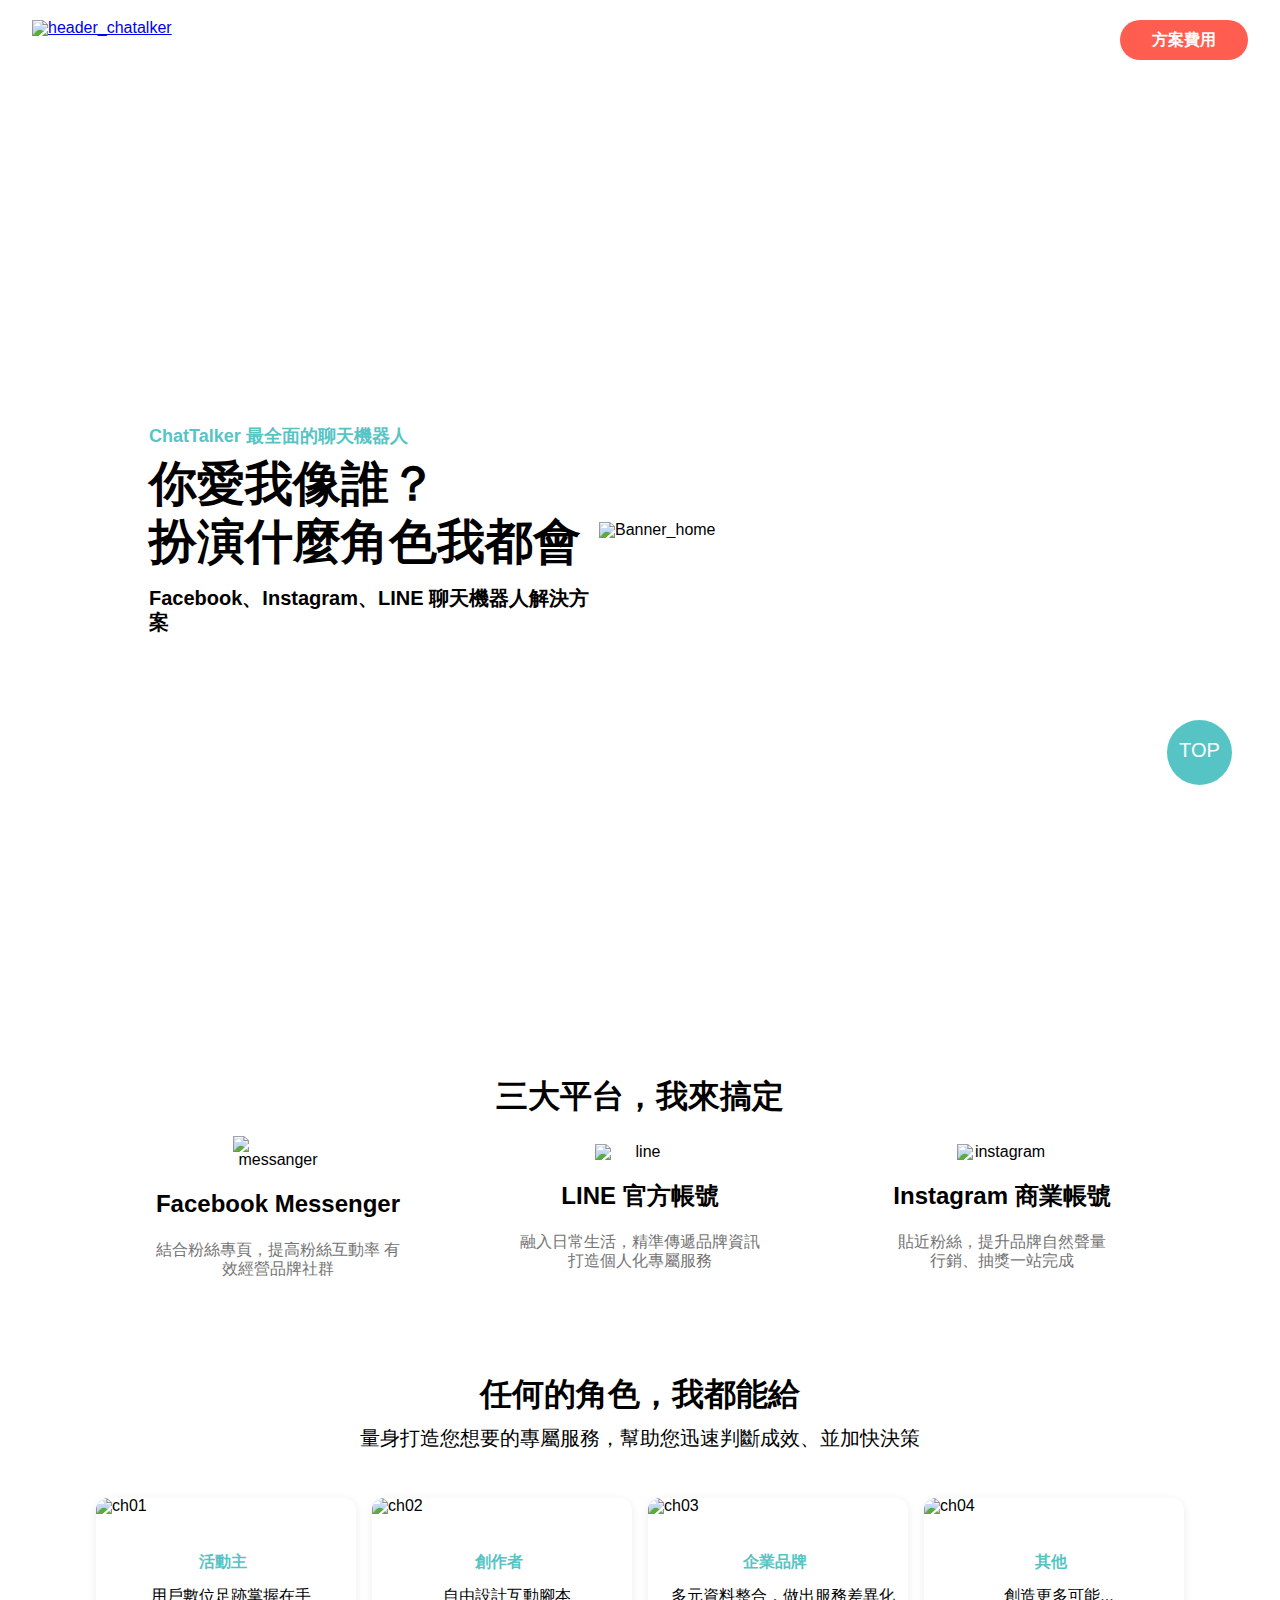
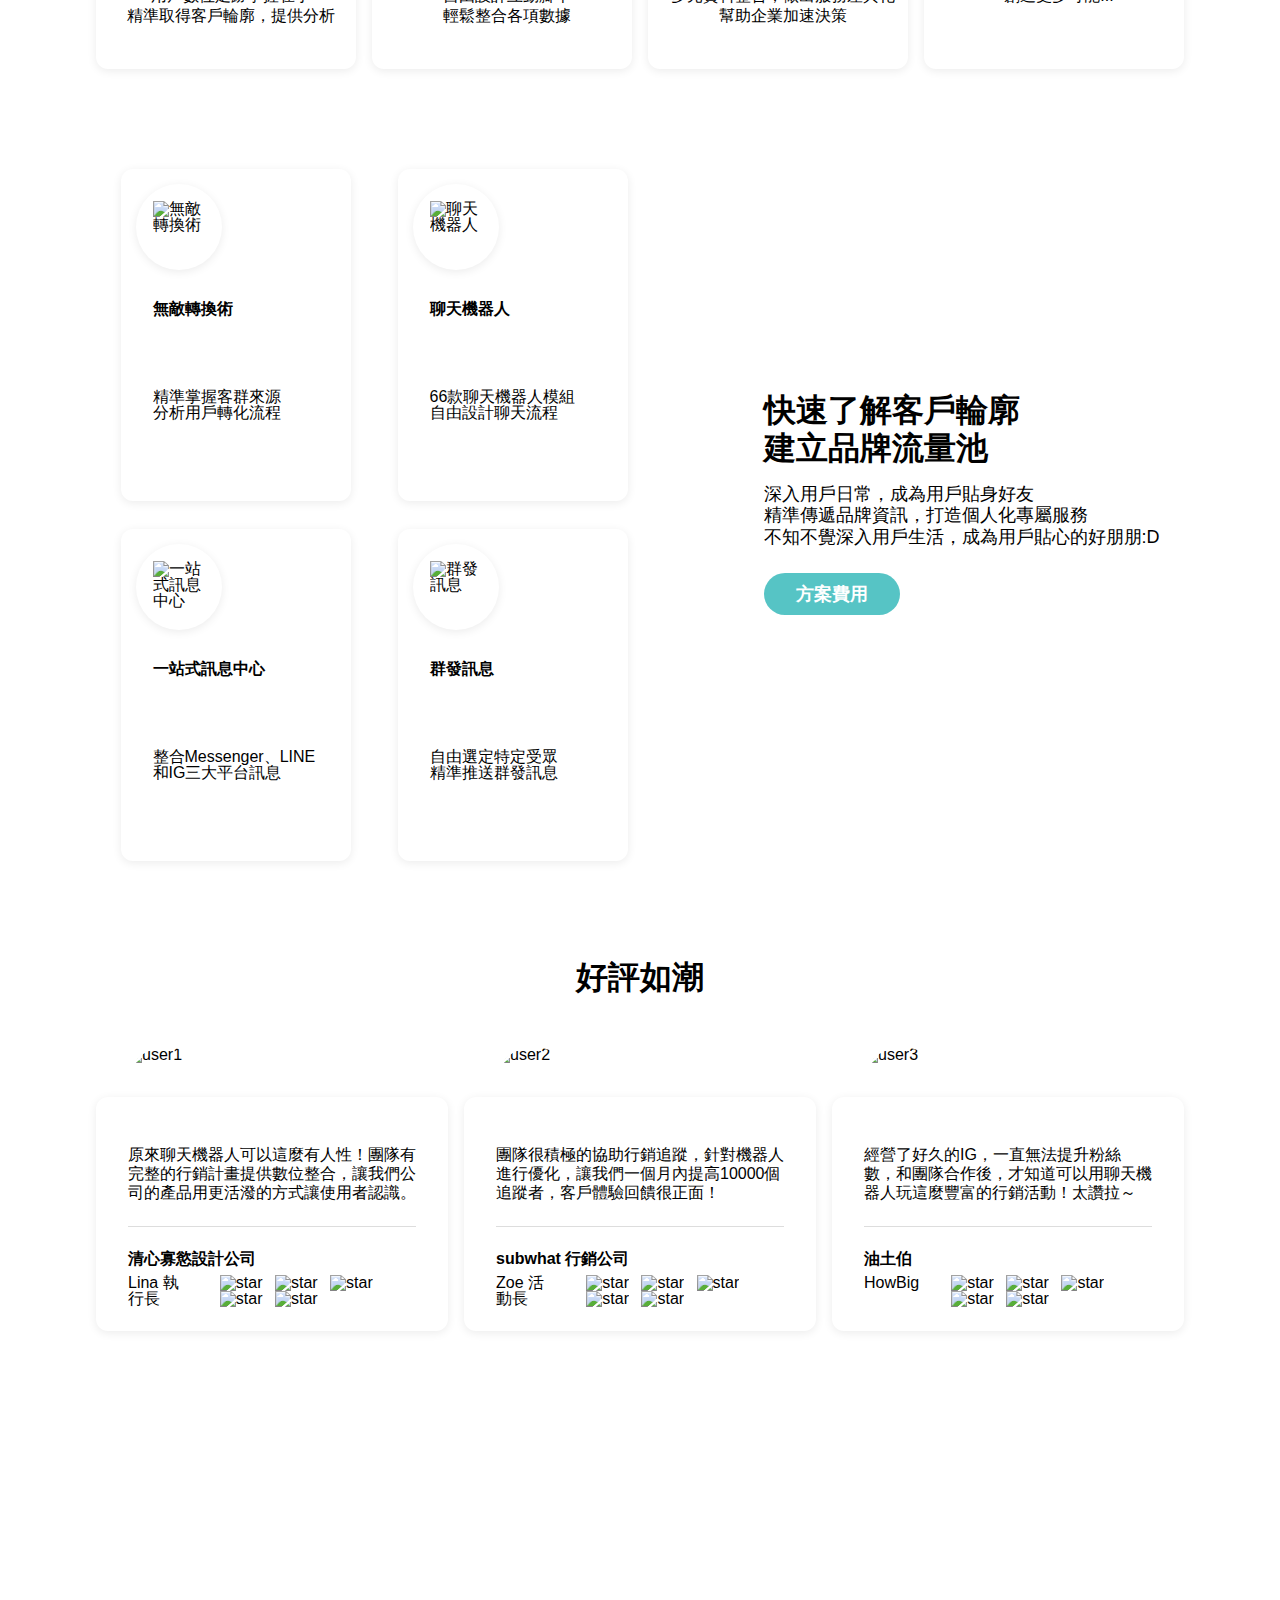
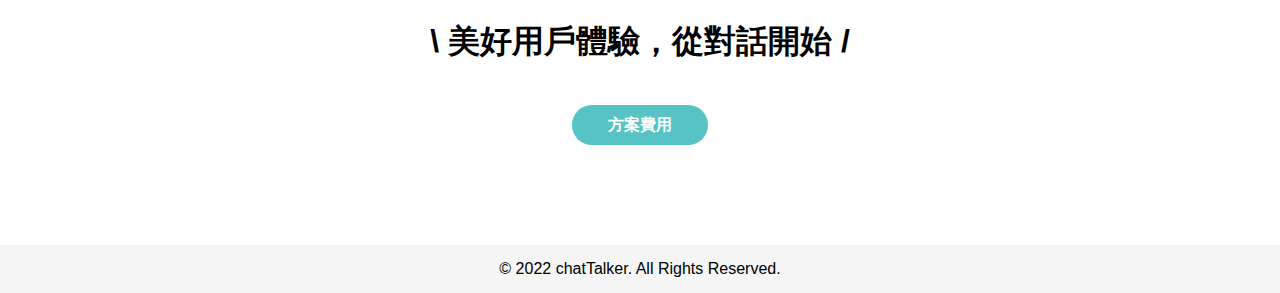
==== commit 6da93fde: "lv2_v7.0" ====
--- a/index.html
+++ b/index.html
@@ -1,322 +1,346 @@
 <!DOCTYPE html>
 <html lang="en">
 
-<head>
-    <meta charset="UTF-8">
-    <meta http-equiv="X-UA-Compatible" content="IE=edge">
-    <meta name="viewport" content="width=device-width, initial-scale=1.0">
-    <title>ChatTalker</title>
-    <link rel="stylesheet" href="./SCSS/index.css">
-    <script src="JS/jquery.js" ></script>
-    <script src="js/all.js"></script>
-</head>
-
-<body>
-
-    <div class="page1">
-        <a href="#" class="top-btn ">TOP</a>
-        <!-- 開頭 -->
-        <div class="header d-flex">
-            <a href="./index.html"><img
+    <head>
+        <meta charset="UTF-8">
+        <meta http-equiv="X-UA-Compatible" content="IE=edge">
+        <meta name="viewport" content="width=device-width, initial-scale=1.0">
+        <title>ChatTalker</title>
+        <link rel="stylesheet" href="./SCSS/index.css">
+
+    </head>
+
+    <body>
+
+        <div class="page1">
+            <a href="#" class="top-btn ">TOP</a>
+            <!-- 開頭 -->
+            <div class="header d-flex">
+                <a href="./index.html"><img
                     src="https://github.com/hexschool/webLayoutTraining1st/blob/master/chatTalker_images/logo.png?raw=true"
-                    alt="">
-            </a> <a href="./second.html" class="a tac d-flex fs-sm fw-bold">方案費用</a>
-        </div>
-
-        <!-- 你愛我像誰？ -->
-        <div class="banner d-flex">
-
-            <div class="banner-l d-flex ">
-                <p class="color-bl fs-18 lh1-5 fw-bold">ChatTalker 最全面的聊天機器人</p>
-                <h3 class="fs-lg-m lh1-5 fw-bold mb16 pad-top-8">你愛我像誰？<br> 扮演什麼角色我都會</h3>
-                <p class="p2 fs-20 lh1-5 fw-bold">Facebook、Instagram、LINE 聊天機器人解決方案</p>
-            </div>
-            <div class="banner-r">
-                <img src="https://raw.githubusercontent.com/hexschool/webLayoutTraining1st/f70f00178a7f0baa31e9c01634303d8562cfe93a/chatTalker_images/home.svg"
-                    alt=""></div>
-        </div>
-
-
-
-        <h1 class="textbg tac fs-lg fw-bold">三大平台，我來搞定</h1>
-
-
-        <div class="item d-flex">
-
-            <!-- FB -->
-            <div class="card tac d-flex">
-                <img class="card-img d-flex mb24 mt24"
-                    src="https://raw.githubusercontent.com/hexschool/webLayoutTraining1st/f70f00178a7f0baa31e9c01634303d8562cfe93a/chatTalker_images/messenger.svg"
-                    alt="">
-                <h2 class="fw-bold mb24 fs-md">Facebook Messenger</h2>
-                <p class="color-gray fs-sm lh1-5">結合粉絲專頁，提高粉絲互動率 有效經營品牌社群</p>
-            </div>
-            <!-- LINE -->
-            <div class="card tac d-flex">
-                <img class="card-img d-flex mb24 mt24"
-                    src="https://raw.githubusercontent.com/hexschool/webLayoutTraining1st/f70f00178a7f0baa31e9c01634303d8562cfe93a/chatTalker_images/line.svg"
-                    alt="">
-                <h2 class="fw-bold mb24 fs-md">LINE 官方帳號</h2>
-                <p class="color-gray fs-sm lh1-5">融入日常生活，精準傳遞品牌資訊 打造個人化專屬服務</p>
-            </div>
-
-            <!-- Instagram -->
-            <div class="card tac d-flex">
-                <img class="card-img d-flex mb24 mt24"
-                    src="https://raw.githubusercontent.com/hexschool/webLayoutTraining1st/f70f00178a7f0baa31e9c01634303d8562cfe93a/chatTalker_images/instagram.svg"
-                    alt="">
-                <h2 class="fw-bold mb24 fs-md">Instagram 商業帳號</h2>
-                <p class="color-gray fs-sm lh1-5">貼近粉絲，提升品牌自然聲量
-                    <br>行銷、抽獎一站完成</p>
-            </div>
-
-
-        </div>
-
-    </div>
-
-    <div class="page2">
-        <h2 class="textbg textbg2 tac fs-lg fw-bold">任何的角色，我都能給</h2>
-        <br>
-        <h3 class=" tac fs-20 lh1-5">量身打造您想要的專屬服務，幫助您迅速判斷成效、並加快決策</h3>
-
-        <div class="listbox d-flex ">
-            <!-- 第一個listbox-->
-            <div class="listbox-sm d-flex fs-sm radius boxshadow-usual">
-                <img class="border-left-radi border-right-radi"
-                    src="https://raw.githubusercontent.com/hexschool/webLayoutTraining1st/f70f00178a7f0baa31e9c01634303d8562cfe93a/chatTalker_images/ch01.svg"
-                    alt="">
-                <div class="listtext d-flex tac  ">
-                    <h4 class="color-bl fw-bold">活動主</h4>
-                    <p class="lh1-5">用戶數位足跡掌握在手
+                    alt="header_chatalker">
+                </a>
+                <a href="./second.html" class="a tac d-flex fs-sm fw-bold">方案費用</a>
+            </div>
+
+            <!-- 你愛我像誰？ -->
+            <div class="banner d-flex">
+
+                <div class="banner-l d-flex ">
+                    <p class="color-bl fs-18 lh1-5 fw-bold">ChatTalker 最全面的聊天機器人</p>
+                    <h3 class="fs-lg-m lh1-5 fw-bold mb16 pad-top-8">你愛我像誰？<br>
+                        扮演什麼角色我都會</h3>
+                    <p class="p2 fs-20 lh1-5 fw-bold">Facebook、Instagram、LINE 聊天機器人解決方案</p>
+                </div>
+                <div class="banner-r">
+                    <img
+                        src="https://raw.githubusercontent.com/hexschool/webLayoutTraining1st/f70f00178a7f0baa31e9c01634303d8562cfe93a/chatTalker_images/home.svg"
+                        alt="Banner_home"></div>
+            </div>
+
+            <h1 class="textbg tac fs-lg fw-bold">三大平台，我來搞定</h1>
+
+            <div class="item d-flex">
+
+                <!-- FB -->
+                <div class="card tac d-flex">
+                    <img
+                        class="card-img d-flex mb24 mt24"
+                        src="https://raw.githubusercontent.com/hexschool/webLayoutTraining1st/f70f00178a7f0baa31e9c01634303d8562cfe93a/chatTalker_images/messenger.svg"
+                        alt="messanger">
+                    <h2 class="fw-bold mb24 fs-md">Facebook Messenger</h2>
+                    <p class="color-gray fs-sm lh1-5">結合粉絲專頁，提高粉絲互動率 有效經營品牌社群</p>
+                </div>
+                <!-- LINE -->
+                <div class="card tac d-flex">
+                    <img
+                        class="card-img d-flex mb24 mt24"
+                        src="https://raw.githubusercontent.com/hexschool/webLayoutTraining1st/f70f00178a7f0baa31e9c01634303d8562cfe93a/chatTalker_images/line.svg"
+                        alt="line">
+                    <h2 class="fw-bold mb24 fs-md">LINE 官方帳號</h2>
+                    <p class="color-gray fs-sm lh1-5">融入日常生活，精準傳遞品牌資訊 打造個人化專屬服務</p>
+                </div>
+
+                <!-- Instagram -->
+                <div class="card tac d-flex">
+                    <img
+                        class="card-img d-flex mb24 mt24"
+                        src="https://raw.githubusercontent.com/hexschool/webLayoutTraining1st/f70f00178a7f0baa31e9c01634303d8562cfe93a/chatTalker_images/instagram.svg"
+                        alt="instagram">
+                    <h2 class="fw-bold mb24 fs-md">Instagram 商業帳號</h2>
+                    <p class="color-gray fs-sm lh1-5">貼近粉絲，提升品牌自然聲量
+                        <br>行銷、抽獎一站完成</p>
+                </div>
+
+            </div>
+
+        </div>
+
+        <div class="page2">
+            <h2 class="textbg textbg2 tac fs-lg fw-bold">任何的角色，我都能給</h2>
+            <br>
+            <h3 class=" tac fs-20 lh1-5">量身打造您想要的專屬服務，幫助您迅速判斷成效、並加快決策</h3>
+
+            <div class="listbox d-flex ">
+                <!-- 第一個listbox-->
+                <div class="listbox-sm d-flex fs-sm radius boxshadow-usual">
+                    <img
+                        class="border-left-radi border-right-radi"
+                        src="https://raw.githubusercontent.com/hexschool/webLayoutTraining1st/f70f00178a7f0baa31e9c01634303d8562cfe93a/chatTalker_images/ch01.svg"
+                        alt="ch01">
+                    <div class="listtext d-flex tac  ">
+                        <h4 class="color-bl fw-bold">活動主</h4>
+                        <p class="lh1-5">用戶數位足跡掌握在手
+                            <br>
+                            精準取得客戶輪廓，提供分析</p>
+                    </div>
+                </div>
+                <!-- 第二個listbox-->
+
+                <div class="listbox-sm d-flex fs-sm radius boxshadow-usual">
+                    <img
+                        class="border-left-radi border-right-radi"
+                        src="https://raw.githubusercontent.com/hexschool/webLayoutTraining1st/f70f00178a7f0baa31e9c01634303d8562cfe93a/chatTalker_images/ch02.svg"
+                        alt="ch02">
+                    <div class="listtext d-flex   ">
+                        <h4 class="color-bl tac fw-bold">創作者</h4>
+                        <p class="tac lh1-5">自由設計互動腳本
+                            <br>
+                            輕鬆整合各項數據</p>
+                    </div>
+                </div>
+                <!-- 第三個listbox-->
+                <div class="listbox-sm d-flex fs-sm  radius boxshadow-usual">
+                    <img
+                        class="border-left-radi border-right-radi"
+                        src="https://raw.githubusercontent.com/hexschool/webLayoutTraining1st/f70f00178a7f0baa31e9c01634303d8562cfe93a/chatTalker_images/ch03.svg"
+                        alt="ch03">
+                    <div class="listtext d-flex tac  ">
+                        <h4 class="color-bl fw-bold">企業品牌</h4>
+                        <p class="lh1-5">多元資料整合，做出服務差異化
+                            <br>
+                            幫助企業加速決策</p>
+                    </div>
+                </div>
+                <!-- 第四個listbox-->
+                <div class="listbox-sm d-flex fs-sm  radius boxshadow-usual">
+                    <img
+                        class="border-left-radi border-right-radi"
+                        src="https://raw.githubusercontent.com/hexschool/webLayoutTraining1st/f70f00178a7f0baa31e9c01634303d8562cfe93a/chatTalker_images/ch04.svg"
+                        alt="ch04">
+                    <div class="listtext d-flex tac  ">
+                        <h4 class="color-bl fw-bold">其他</h4>
+                        <p class="lh1-5">創造更多可能...
+                        </p>
+                    </div>
+                </div>
+            </div>
+
+            <div class="listrobot d-flex">
+                <div class="listrobot-l d-flex">
+
+                    <!-- 機器人1 -->
+
+                    <div class="listrobot-l-item d-flex  radius mr47 mb28">
+                        <div class="list-circle boxshadow"></div>
+                        <img
+                            src="https://raw.githubusercontent.com/hexschool/webLayoutTraining1st/f70f00178a7f0baa31e9c01634303d8562cfe93a/chatTalker_images/icon01.svg"
+                            alt="無敵轉換術">
+                        <h4 class="mt24 mb16 fw-bold">無敵轉換術</h4>
+                        <p>精準掌握客群來源
+                            <br>分析用戶轉化流程</p>
+                    </div>
+
+                    <!-- 機器人2 -->
+
+                    <div class="listrobot-l-item d-flex  radius mb28">
+                        <div class="list-circle boxshadow"></div>
+                        <img
+                            src="https://raw.githubusercontent.com/hexschool/webLayoutTraining1st/f70f00178a7f0baa31e9c01634303d8562cfe93a/chatTalker_images/icon02.svg"
+                            alt="聊天機器人">
+
+                        <h4 class="mt24 mb16 fw-bold">聊天機器人</h4>
+                        <p>66款聊天機器人模組
+                            <br>
+                            自由設計聊天流程</p>
+                    </div>
+                    <!-- 機器人3 -->
+
+                    <div class="listrobot-l-item d-flex radius mr47">
+                        <div class="list-circle boxshadow"></div>
+                        <img
+                            src="https://raw.githubusercontent.com/hexschool/webLayoutTraining1st/f70f00178a7f0baa31e9c01634303d8562cfe93a/chatTalker_images/icon03.svg"
+                            alt="一站式訊息中心">
+                        <h4 class="mt24 mb16 fw-bold">一站式訊息中心</h4>
+                        <p>整合Messenger、LINE和IG三大平台訊息
+                        </p>
+                    </div>
+
+                    <!-- 機器人4 -->
+
+                    <div class="listrobot-l-item d-flex  radius ">
+                        <div class="list-circle boxshadow"></div>
+                        <img
+                            src="https://raw.githubusercontent.com/hexschool/webLayoutTraining1st/f70f00178a7f0baa31e9c01634303d8562cfe93a/chatTalker_images/icon04.svg"
+                            alt="群發訊息">
+                        <h4 class=" mt24 mt24 mb16 fw-bold">群發訊息</h4>
+                        <p>自由選定特定受眾
+                            <br>精準推送群發訊息</p>
+                    </div>
+
+                </div>
+
+                <!-- 機器人右邊 -->
+                <div class="listrobot-r d-flex">
+                    <h3 class="lh1-5 fw-bold fs-lg mb16">快速了解客戶輪廓
                         <br>
-                        精準取得客戶輪廓，提供分析</p>
-                </div>
-            </div>
-            <!-- 第二個listbox-->
-
-            <div class="listbox-sm d-flex fs-sm radius boxshadow-usual">
-                <img class="border-left-radi border-right-radi"
-                    src="https://raw.githubusercontent.com/hexschool/webLayoutTraining1st/f70f00178a7f0baa31e9c01634303d8562cfe93a/chatTalker_images/ch02.svg"
-                    alt="">
-                <div class="listtext d-flex   ">
-                    <h4 class="color-bl tac fw-bold">創作者</h4>
-                    <p class="tac lh1-5">自由設計互動腳本
+                        建立品牌流量池</h3>
+
+                    <p class="fs-18 lh1-5">深入用戶日常，成為用戶貼身好友
                         <br>
-                        輕鬆整合各項數據</p>
-                </div>
-            </div>
-            <!-- 第三個listbox-->
-            <div class="listbox-sm d-flex fs-sm  radius boxshadow-usual">
-                <img class="border-left-radi border-right-radi"
-                    src="https://raw.githubusercontent.com/hexschool/webLayoutTraining1st/f70f00178a7f0baa31e9c01634303d8562cfe93a/chatTalker_images/ch03.svg"
-                    alt="">
-                <div class="listtext d-flex tac  ">
-                    <h4 class="color-bl fw-bold">企業品牌</h4>
-                    <p class="lh1-5">多元資料整合，做出服務差異化
+                        精準傳遞品牌資訊，打造個人化專屬服務
                         <br>
-                        幫助企業加速決策</p>
-                </div>
-            </div>
-            <!-- 第四個listbox-->
-            <div class="listbox-sm d-flex fs-sm  radius boxshadow-usual">
-                <img class="border-left-radi border-right-radi"
-                    src="https://raw.githubusercontent.com/hexschool/webLayoutTraining1st/f70f00178a7f0baa31e9c01634303d8562cfe93a/chatTalker_images/ch04.svg"
-                    alt="">
-                <div class="listtext d-flex tac  ">
-                    <h4 class="color-bl fw-bold">其他</h4>
-                    <p class="lh1-5">創造更多可能...
-                    </p>
-                </div>
-            </div>
-        </div>
-
-        <div class="listrobot d-flex">
-            <div class="listrobot-l d-flex">
-
-                <!-- 機器人1 -->
-
-                <div class="listrobot-l-item d-flex  radius mr47 mb28">
-                    <div class="list-circle boxshadow"></div>
-                    <img src="https://raw.githubusercontent.com/hexschool/webLayoutTraining1st/f70f00178a7f0baa31e9c01634303d8562cfe93a/chatTalker_images/icon01.svg"
-                        alt="無敵轉換術">
-                    <h4 class="mt24 mb16 fw-bold">無敵轉換術</h4>
-                    <p>精準掌握客群來源
-                        <br>分析用戶轉化流程</p>
-                </div>
-
-                <!-- 機器人2 -->
-
-                <div class="listrobot-l-item d-flex  radius mb28">
-                    <div class="list-circle boxshadow"></div>
-                    <img src="https://raw.githubusercontent.com/hexschool/webLayoutTraining1st/f70f00178a7f0baa31e9c01634303d8562cfe93a/chatTalker_images/icon02.svg"
-                        alt="聊天機器人">
-
-                    <h4 class="mt24 mb16 fw-bold">聊天機器人</h4>
-                    <p>66款聊天機器人模組
-                        <br> 自由設計聊天流程</p>
-                </div>
-                <!-- 機器人3 -->
-
-                <div class="listrobot-l-item d-flex radius mr47">
-                    <div class="list-circle boxshadow"></div>
-                    <img src="https://raw.githubusercontent.com/hexschool/webLayoutTraining1st/f70f00178a7f0baa31e9c01634303d8562cfe93a/chatTalker_images/icon03.svg"
-                        alt="一站式訊息中心">
-                    <h4 class="mt24 mb16 fw-bold">一站式訊息中心</h4>
-                    <p>整合Messenger、LINE和IG三大平台訊息
-                    </p>
-                </div>
-
-                <!-- 機器人4 -->
-
-                <div class="listrobot-l-item d-flex  radius ">
-                    <div class="list-circle boxshadow"></div>
-                    <img src="https://raw.githubusercontent.com/hexschool/webLayoutTraining1st/f70f00178a7f0baa31e9c01634303d8562cfe93a/chatTalker_images/icon04.svg"
-                        alt="群發訊息">
-                    <h4 class=" mt24 mt24 mb16 fw-bold">群發訊息</h4>
-                    <p>自由選定特定受眾
-                        <br>精準推送群發訊息</p>
-                </div>
-
-            </div>
-
-            <!-- 機器人右邊 -->
-            <div class="listrobot-r d-flex">
-                <h3 class="lh1-5 fw-bold fs-lg mb16">快速了解客戶輪廓
-                    <br>
-                    建立品牌流量池</h3>
-
-                <p class="fs-18 lh1-5">深入用戶日常，成為用戶貼身好友
-                    <br>
-                    精準傳遞品牌資訊，打造個人化專屬服務
-                    <br>
-                    不知不覺深入用戶生活，成為用戶貼心的好朋朋:D</p>
-                <div class="listrobotbtn">
-                    <a href="./second.html" class="tac d-flex fs-18 fw-bold">方案費用</a>
-                </div>
-            </div>
-
-        </div>
-    </div>
-    <div class="page3">
-        <h3 class="fs-lg tac mb48 fw-bold">好評如潮</h3>
-
-
-
-
-        <div class="mantalk d-flex">
-
-            <!-- 評論1 -->
-            <div class="mantalktext fs-sm radius  mr16 ">
-                <img class="manimg imgwh80 circle"
-                    src="https://github.com/hexschool/webLayoutTraining1st/blob/master/chatTalker_images/user01.jpg?raw=true"
-                    alt="">
-                <div class="text-md d-flex">
-                    <p class="text-t lh1-5">原來聊天機器人可以這麼有人性！團隊有完整的行銷計畫提供數位整合，讓我們公司的產品用更活潑的方式讓使用者認識。</p>
-                </div>
-                <h3 class="mt24 fw-bold">清心寡慾設計公司</h3>
-                <div class="manstar d-flex">
-                    <h2>Lina 執行長</h2>
-                    <div class="star">
-                        <img class="mr8"
-                            src="https://raw.githubusercontent.com/hexschool/webLayoutTraining1st/f70f00178a7f0baa31e9c01634303d8562cfe93a/chatTalker_images/icon_star.svg"
-                            alt="star">
-                        <img class="mr8"
-                            src="https://raw.githubusercontent.com/hexschool/webLayoutTraining1st/f70f00178a7f0baa31e9c01634303d8562cfe93a/chatTalker_images/icon_star.svg"
-                            alt="star">
-                        <img class="mr8"
-                            src="https://raw.githubusercontent.com/hexschool/webLayoutTraining1st/f70f00178a7f0baa31e9c01634303d8562cfe93a/chatTalker_images/icon_star.svg"
-                            alt="star">
-                        <img class="mr8"
-                            src="https://raw.githubusercontent.com/hexschool/webLayoutTraining1st/f70f00178a7f0baa31e9c01634303d8562cfe93a/chatTalker_images/icon_star.svg"
-                            alt="star">
-                        <img class="mr8"
-                            src="https://raw.githubusercontent.com/hexschool/webLayoutTraining1st/f70f00178a7f0baa31e9c01634303d8562cfe93a/chatTalker_images/icon_star.svg"
-                            alt="star"></div>
-                </div>
-            </div>
-
-            <!-- 評論2 -->
-            <div class="mantalktext q1 fs-sm radius  mr16">
-                <img class="manimg imgwh80 circle"
-                    src="https://github.com/hexschool/webLayoutTraining1st/blob/master/chatTalker_images/user02.jpg?raw=true"
-                    alt="">
-                <div class="text-md d-flex">
-                    <p class="text-t lh1-5">團隊很積極的協助行銷追蹤，針對機器人進行優化，讓我們一個月內提高10000個追蹤者，客戶體驗回饋很正面！</p>
-                </div>
-                <h3 class="mt24 fw-bold">subwhat 行銷公司</h3>
-                <div class="manstar d-flex">
-                    <h2>Zoe 活動長</h2>
-                    <div class="star">
-                        <img class="mr8"
-                            src="https://raw.githubusercontent.com/hexschool/webLayoutTraining1st/f70f00178a7f0baa31e9c01634303d8562cfe93a/chatTalker_images/icon_star.svg"
-                            alt="star">
-                        <img class="mr8"
-                            src="https://raw.githubusercontent.com/hexschool/webLayoutTraining1st/f70f00178a7f0baa31e9c01634303d8562cfe93a/chatTalker_images/icon_star.svg"
-                            alt="star">
-                        <img class="mr8"
-                            src="https://raw.githubusercontent.com/hexschool/webLayoutTraining1st/f70f00178a7f0baa31e9c01634303d8562cfe93a/chatTalker_images/icon_star.svg"
-                            alt="star">
-                        <img class="mr8"
-                            src="https://raw.githubusercontent.com/hexschool/webLayoutTraining1st/f70f00178a7f0baa31e9c01634303d8562cfe93a/chatTalker_images/icon_star.svg"
-                            alt="star">
-                        <img class="mr8"
-                            src="https://raw.githubusercontent.com/hexschool/webLayoutTraining1st/f70f00178a7f0baa31e9c01634303d8562cfe93a/chatTalker_images/icon_star.svg"
-                            alt="star"></div>
-                </div>
-            </div>
-
-
-            <!-- 評論3 -->
-            <div class="mantalktext q1 fs-sm radius ">
-                <img class="manimg imgwh80 circle"
-                    src="https://github.com/hexschool/webLayoutTraining1st/blob/master/chatTalker_images/user03.jpg?raw=true"
-                    alt="">
-                <div class="text-md d-flex">
-                    <p class="text-t lh1-5">經營了好久的IG，一直無法提升粉絲數，和團隊合作後，才知道可以用聊天機器人玩這麼豐富的行銷活動！太讚拉～</p>
-                </div>
-                <h3 class="mt24 fw-bold">油土伯</h3>
-                <div class="manstar d-flex">
-                    <h2>HowBig</h2>
-                    <div class="star">
-                        <img class="mr8"
-                            src="https://raw.githubusercontent.com/hexschool/webLayoutTraining1st/f70f00178a7f0baa31e9c01634303d8562cfe93a/chatTalker_images/icon_star.svg"
-                            alt="star">
-                        <img class="mr8"
-                            src="https://raw.githubusercontent.com/hexschool/webLayoutTraining1st/f70f00178a7f0baa31e9c01634303d8562cfe93a/chatTalker_images/icon_star.svg"
-                            alt="star">
-                        <img class="mr8"
-                            src="https://raw.githubusercontent.com/hexschool/webLayoutTraining1st/f70f00178a7f0baa31e9c01634303d8562cfe93a/chatTalker_images/icon_star.svg"
-                            alt="star">
-                        <img class="mr8"
-                            src="https://raw.githubusercontent.com/hexschool/webLayoutTraining1st/f70f00178a7f0baa31e9c01634303d8562cfe93a/chatTalker_images/icon_star.svg"
-                            alt="star">
-                        <img class="mr8"
-                            src="https://raw.githubusercontent.com/hexschool/webLayoutTraining1st/f70f00178a7f0baa31e9c01634303d8562cfe93a/chatTalker_images/icon_star.svg"
-                            alt="star"></div>
-                </div>
-            </div>
-
-
-        </div>
-
-    </div>
-
-    <!-- 方案費用 -->
-
-    <div class="price d-flex ">
-        <div class="price-btn d-flex ">
-            <p class="tac  fs-lg fw-bold">\ 美好用戶體驗，從對話開始 /</p>
-            <a href="./second.html" class="tac d-flex fs-sm fw-bold">方案費用</a>
-
-        </div>
-    </div>
-    <!-- 結尾 -->
-    <div class="footer d-flex fs-sm">
-
-
-        <p>© 2022 chatTalker. All Rights Reserved.</p>
-    </div>
-</body>
+                        不知不覺深入用戶生活，成為用戶貼心的好朋朋:D</p>
+                    <div class="listrobotbtn">
+                        <a href="./second.html" class="tac d-flex fs-18 fw-bold">方案費用</a>
+                    </div>
+                </div>
+
+            </div>
+        </div>
+        <div class="page3">
+            <h3 class="fs-lg tac mb48 fw-bold">好評如潮</h3>
+
+            <div class="mantalk d-flex">
+
+                <!-- 評論1 -->
+                <div class="mantalktext fs-sm radius  mr16 ">
+                    <img
+                        class="manimg imgwh80 circle"
+                        src="https://github.com/hexschool/webLayoutTraining1st/blob/master/chatTalker_images/user01.jpg?raw=true"
+                        alt="user1">
+                    <div class="text-md d-flex">
+                        <p class="text-t lh1-5">原來聊天機器人可以這麼有人性！團隊有完整的行銷計畫提供數位整合，讓我們公司的產品用更活潑的方式讓使用者認識。</p>
+                    </div>
+                    <h3 class="mt24 fw-bold">清心寡慾設計公司</h3>
+                    <div class="manstar d-flex">
+                        <h2>Lina 執行長</h2>
+                        <div class="star">
+                            <img
+                                class="mr8"
+                                src="https://raw.githubusercontent.com/hexschool/webLayoutTraining1st/f70f00178a7f0baa31e9c01634303d8562cfe93a/chatTalker_images/icon_star.svg"
+                                alt="star">
+                            <img
+                                class="mr8"
+                                src="https://raw.githubusercontent.com/hexschool/webLayoutTraining1st/f70f00178a7f0baa31e9c01634303d8562cfe93a/chatTalker_images/icon_star.svg"
+                                alt="star">
+                            <img
+                                class="mr8"
+                                src="https://raw.githubusercontent.com/hexschool/webLayoutTraining1st/f70f00178a7f0baa31e9c01634303d8562cfe93a/chatTalker_images/icon_star.svg"
+                                alt="star">
+                            <img
+                                class="mr8"
+                                src="https://raw.githubusercontent.com/hexschool/webLayoutTraining1st/f70f00178a7f0baa31e9c01634303d8562cfe93a/chatTalker_images/icon_star.svg"
+                                alt="star">
+                            <img
+                                class="mr8"
+                                src="https://raw.githubusercontent.com/hexschool/webLayoutTraining1st/f70f00178a7f0baa31e9c01634303d8562cfe93a/chatTalker_images/icon_star.svg"
+                                alt="star"></div>
+                    </div>
+                </div>
+
+                <!-- 評論2 -->
+                <div class="mantalktext q1 fs-sm radius  mr16">
+                    <img
+                        class="manimg imgwh80 circle"
+                        src="https://github.com/hexschool/webLayoutTraining1st/blob/master/chatTalker_images/user02.jpg?raw=true"
+                        alt="user2">
+                    <div class="text-md d-flex">
+                        <p class="text-t lh1-5">團隊很積極的協助行銷追蹤，針對機器人進行優化，讓我們一個月內提高10000個追蹤者，客戶體驗回饋很正面！</p>
+                    </div>
+                    <h3 class="mt24 fw-bold">subwhat 行銷公司</h3>
+                    <div class="manstar d-flex">
+                        <h2>Zoe 活動長</h2>
+                        <div class="star">
+                            <img
+                                class="mr8"
+                                src="https://raw.githubusercontent.com/hexschool/webLayoutTraining1st/f70f00178a7f0baa31e9c01634303d8562cfe93a/chatTalker_images/icon_star.svg"
+                                alt="star">
+                            <img
+                                class="mr8"
+                                src="https://raw.githubusercontent.com/hexschool/webLayoutTraining1st/f70f00178a7f0baa31e9c01634303d8562cfe93a/chatTalker_images/icon_star.svg"
+                                alt="star">
+                            <img
+                                class="mr8"
+                                src="https://raw.githubusercontent.com/hexschool/webLayoutTraining1st/f70f00178a7f0baa31e9c01634303d8562cfe93a/chatTalker_images/icon_star.svg"
+                                alt="star">
+                            <img
+                                class="mr8"
+                                src="https://raw.githubusercontent.com/hexschool/webLayoutTraining1st/f70f00178a7f0baa31e9c01634303d8562cfe93a/chatTalker_images/icon_star.svg"
+                                alt="star">
+                            <img
+                                class="mr8"
+                                src="https://raw.githubusercontent.com/hexschool/webLayoutTraining1st/f70f00178a7f0baa31e9c01634303d8562cfe93a/chatTalker_images/icon_star.svg"
+                                alt="star"></div>
+                    </div>
+                </div>
+
+                <!-- 評論3 -->
+                <div class="mantalktext q1 fs-sm radius ">
+                    <img
+                        class="manimg imgwh80 circle"
+                        src="https://github.com/hexschool/webLayoutTraining1st/blob/master/chatTalker_images/user03.jpg?raw=true"
+                        alt="user3">
+                    <div class="text-md d-flex">
+                        <p class="text-t lh1-5">經營了好久的IG，一直無法提升粉絲數，和團隊合作後，才知道可以用聊天機器人玩這麼豐富的行銷活動！太讚拉～</p>
+                    </div>
+                    <h3 class="mt24 fw-bold">油土伯</h3>
+                    <div class="manstar d-flex">
+                        <h2>HowBig</h2>
+                        <div class="star">
+                            <img
+                                class="mr8"
+                                src="https://raw.githubusercontent.com/hexschool/webLayoutTraining1st/f70f00178a7f0baa31e9c01634303d8562cfe93a/chatTalker_images/icon_star.svg"
+                                alt="star">
+                            <img
+                                class="mr8"
+                                src="https://raw.githubusercontent.com/hexschool/webLayoutTraining1st/f70f00178a7f0baa31e9c01634303d8562cfe93a/chatTalker_images/icon_star.svg"
+                                alt="star">
+                            <img
+                                class="mr8"
+                                src="https://raw.githubusercontent.com/hexschool/webLayoutTraining1st/f70f00178a7f0baa31e9c01634303d8562cfe93a/chatTalker_images/icon_star.svg"
+                                alt="star">
+                            <img
+                                class="mr8"
+                                src="https://raw.githubusercontent.com/hexschool/webLayoutTraining1st/f70f00178a7f0baa31e9c01634303d8562cfe93a/chatTalker_images/icon_star.svg"
+                                alt="star">
+                            <img
+                                class="mr8"
+                                src="https://raw.githubusercontent.com/hexschool/webLayoutTraining1st/f70f00178a7f0baa31e9c01634303d8562cfe93a/chatTalker_images/icon_star.svg"
+                                alt="star"></div>
+                    </div>
+                </div>
+
+            </div>
+
+        </div>
+
+        <!-- 方案費用 -->
+
+        <div class="price d-flex ">
+            <div class="price-btn d-flex ">
+                <p class="tac  fs-lg fw-bold">\ 美好用戶體驗，從對話開始 /</p>
+                <a href="./second.html" class="tac d-flex fs-sm fw-bold">方案費用</a>
+
+            </div>
+        </div>
+        <!-- 結尾 -->
+        <div class="footer d-flex fs-sm">
+
+            <p>© 2022 chatTalker. All Rights Reserved.</p>
+        </div>
+        <script src="JS/jquery.js"></script>
+        <script src="JS/all.js"></script>
+    </body>
 
 </html>--- a/SCSS/index.css
+++ b/SCSS/index.css
@@ -284,18 +284,18 @@
 }
 
 .page2-1 {
-  background: url(https://raw.githubusercontent.com/hexschool/webLayoutTraining1st/f70f00178a7f0baa31e9c01634303d8562cfe93a/chatTalker_images/banner_sm.svg);
+  background: url(https://raw.githubusercontent.com/hexschool/webLayoutTraining1st/f70f00178a7f0baa31e9c01634303d8562cfe93a/chatTalker_images/banner_sm.svg), url(https://raw.githubusercontent.com/hexschool/webLayoutTraining1st/f70f00178a7f0baa31e9c01634303d8562cfe93a/chatTalker_images/ball03.svg);
   background-repeat: no-repeat;
-  background-size: 100%;
+  background-size: 100%,250px;
   position: relative;
-  background-position: right top;
+  background-position: right top,-35% 75%;
 }
 
 @media (min-width: 576px) {
   .page2-1 {
-    background: url(https://raw.githubusercontent.com/hexschool/webLayoutTraining1st/f70f00178a7f0baa31e9c01634303d8562cfe93a/chatTalker_images/banner.svg);
+    background: url(https://raw.githubusercontent.com/hexschool/webLayoutTraining1st/f70f00178a7f0baa31e9c01634303d8562cfe93a/chatTalker_images/banner.svg), url(https://raw.githubusercontent.com/hexschool/webLayoutTraining1st/f70f00178a7f0baa31e9c01634303d8562cfe93a/chatTalker_images/ball03.svg);
     background-repeat: no-repeat;
-    background-position: right top,-20% 70%;
+    background-position: right top,-25% 85%;
     background-size: 816px,360px;
     position: relative;
   }
@@ -323,7 +323,7 @@
         -ms-flex-direction: column;
             flex-direction: column;
     padding: 32px 20px 0;
-    margin-bottom: 60px;
+    margin-bottom: 200px;
   }
   .banner2 .banner2-l {
     margin-left: 0;
@@ -413,6 +413,12 @@
 @media (max-width: 768px) {
   .price2-message {
     width: 380px;
+    -webkit-box-pack: center;
+        -ms-flex-pack: center;
+            justify-content: center;
+    -webkit-box-align: center;
+        -ms-flex-align: center;
+            align-items: center;
     -ms-flex-wrap: wrap;
         flex-wrap: wrap;
     margin: 0 auto;
@@ -423,8 +429,8 @@
 .price2box {
   width: 445px;
   background: white;
-  -webkit-box-shadow: 0px 2px 10px #00000014;
-          box-shadow: 0px 2px 10px #00000014;
+  -webkit-box-shadow: 0 2px 10px #00000014;
+          box-shadow: 0 2px 10px #00000014;
   padding-bottom: 32px;
 }
 
@@ -435,7 +441,6 @@
 }
 
 .price2box p {
-  width: 396px;
   margin: 0 auto;
   text-align: center;
   margin-bottom: 32px;
@@ -443,7 +448,7 @@
 
 @media (max-width: 768px) {
   .price2box {
-    width: 390px;
+    width: 335px;
     margin-bottom: 24px;
   }
 }
@@ -460,16 +465,16 @@
 
 @media (max-width: 768px) {
   .price2 {
+    width: 300px;
     margin: 0 auto;
-    margin-left: 32px;
-    margin: 36px;
   }
   .price2 h4 {
     font-size: 28px;
   }
 }
 
-.price2num, .price2money {
+.price2money,
+.price2num {
   width: 170px;
   background: #F5F5F5;
   -webkit-box-orient: vertical;
@@ -484,14 +489,17 @@
           align-items: center;
 }
 
-.price2num h3, .price2money h3 {
+.price2money h3,
+.price2num h3 {
   font-size: 12px;
   padding-bottom: 8px;
 }
 
 @media (max-width: 768px) {
-  .price2num .price2num, .price2num .price2money, .price2money .price2num, .price2money .price2money {
+  .price2money,
+  .price2num {
     width: 139px;
+    margin: 0 auto;
   }
 }
 
@@ -514,6 +522,12 @@
 
 .price2information ul li {
   padding-bottom: 16px;
+}
+
+@media (max-width: 768px) {
+  .price2information ul li {
+    font-size: 14px;
+  }
 }
 
 .price2-endbtn {
@@ -546,6 +560,12 @@
   color: white;
 }
 
+@media (max-width: 768px) {
+  .price2-endbtn {
+    width: 335px;
+  }
+}
+
 .question {
   width: 904px;
   margin: 0 auto;
@@ -553,7 +573,8 @@
 
 @media (max-width: 768px) {
   .question {
-    width: 334px;
+    width: 370px;
+    margin-bottom: 60px;
   }
 }
 
@@ -572,14 +593,24 @@
   -webkit-box-pack: justify;
       -ms-flex-pack: justify;
           justify-content: space-between;
-  -webkit-box-shadow: 0px 2px 10px #00000014;
-          box-shadow: 0px 2px 10px #00000014;
+  -webkit-box-shadow: 0 2px 10px #00000014;
+          box-shadow: 0 2px 10px #00000014;
+}
+
+@media (max-width: 768px) {
+  .question-top h2 {
+    padding: 0 0 0 16px;
+    font-size: 16px;
+  }
+  .question-top h3 {
+    padding: 16px 0 0 16px;
+  }
 }
 
 .question-text {
   cursor: pointer;
-  -webkit-box-shadow: 0px 2px 10px #00000014;
-          box-shadow: 0px 2px 10px #00000014;
+  -webkit-box-shadow: 0 2px 10px #00000014;
+          box-shadow: 0 2px 10px #00000014;
 }
 
 .question-text p {
@@ -611,7 +642,7 @@
   position: fixed;
   z-index: 3;
   right: 16px;
-  top: 600px;
+  top: 80%;
   width: 50px;
   height: 50px;
   padding: 15px 0px;
@@ -635,7 +666,7 @@
 @media (min-width: 768px) {
   .top-btn {
     right: 48px;
-    top: 625px;
+    top: 80%;
     width: 65px;
     height: 65px;
     padding: 20px 10px;
